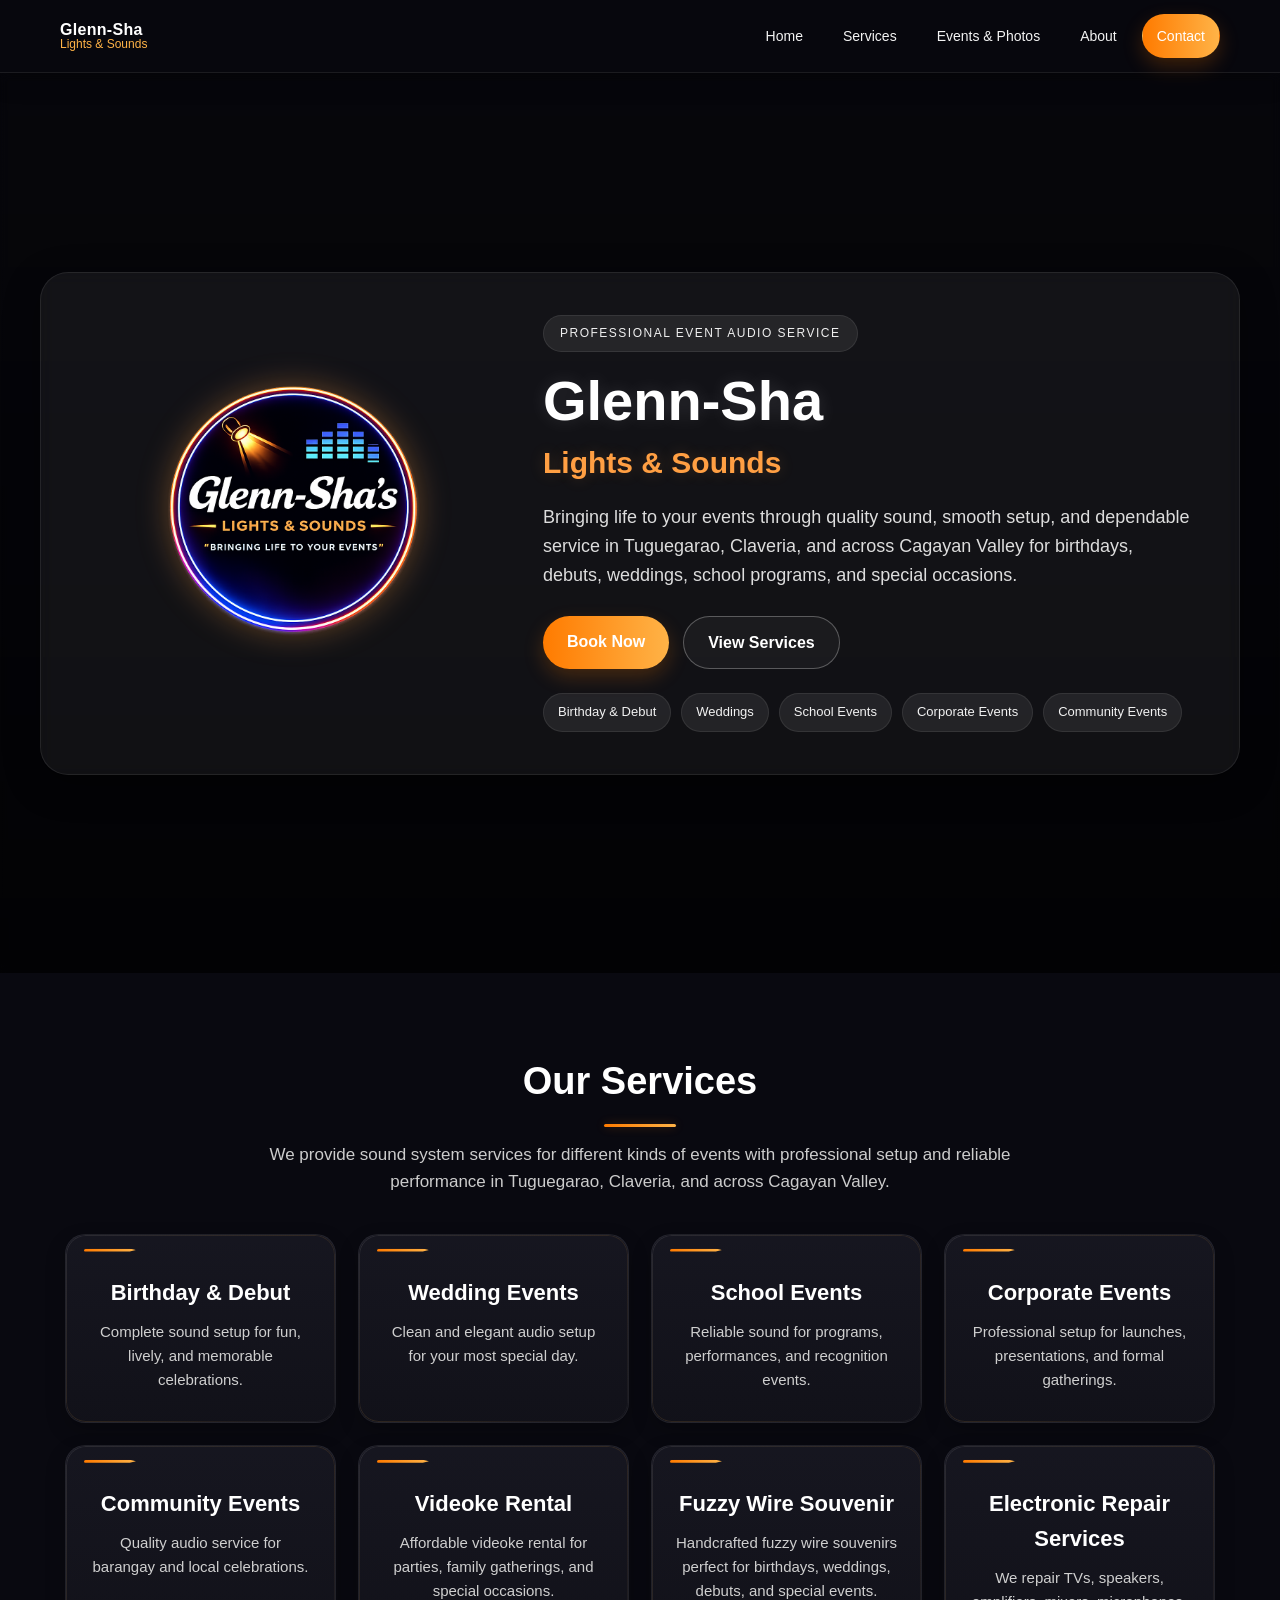
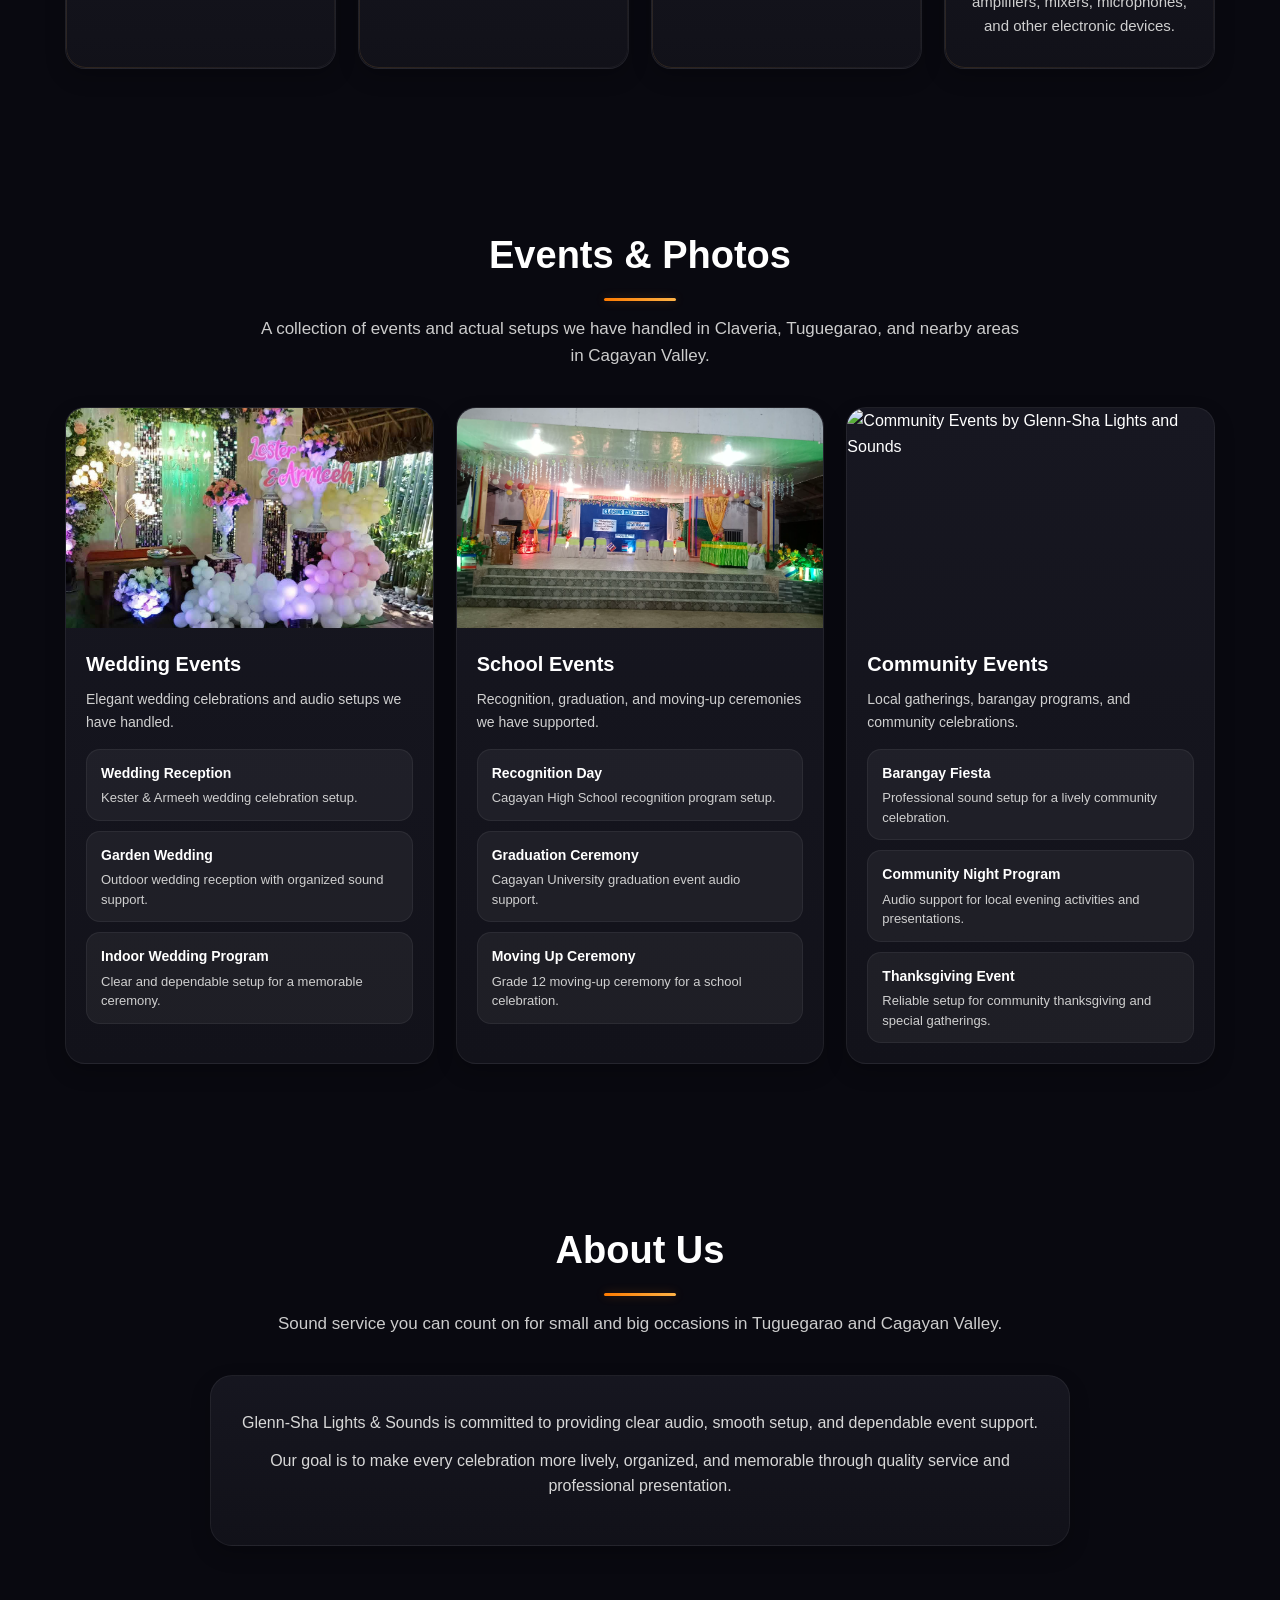
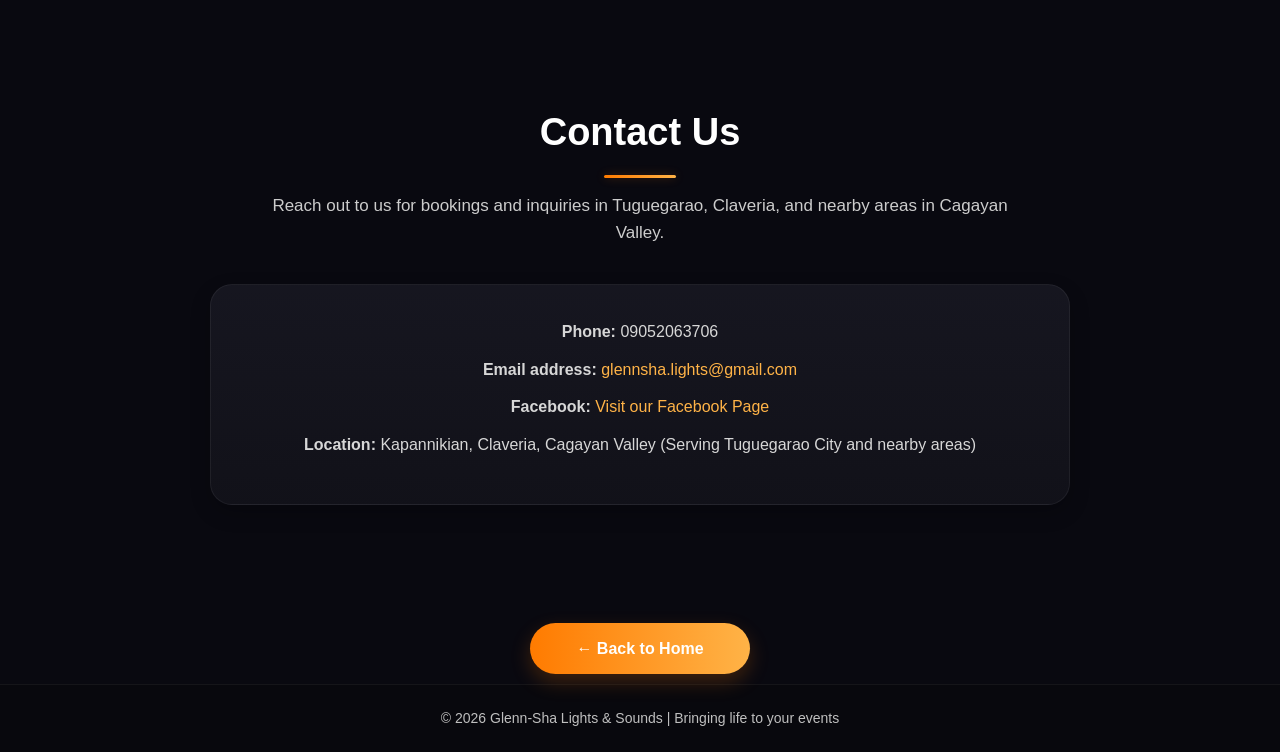
==== index.html @ ee1314a9 "Update index.html" ====
<!DOCTYPE html>
<html lang="en">
<head>
  <meta charset="UTF-8" />
  <meta name="viewport" content="width=device-width, initial-scale=1.0" />

  <title>Glenn-Sha Lights & Sounds | Sound System Rental in Tuguegarao, Claveria & Cagayan Valley</title>

  <meta name="description" content="Glenn-Sha Lights & Sounds offers professional sound system rental, lights and event setup services in Tuguegarao, Claveria, and across Cagayan Valley for weddings, birthdays, school programs, corporate events, and special occasions." />
  <meta name="keywords" content="Glenn-Sha Lights and Sounds, sound system rental Tuguegarao, lights and sounds Cagayan Valley, sound system Claveria Cagayan, event setup Tuguegarao, wedding sound system Cagayan, birthday sound system Tuguegarao, school event audio Cagayan Valley, corporate event sound system Tuguegarao" />
  <meta name="author" content="Glenn-Sha Lights & Sounds" />
  <meta name="robots" content="index, follow" />
  <meta name="theme-color" content="#090910" />

  <!-- Open Graph -->
  <meta property="og:title" content="Glenn-Sha Lights & Sounds" />
  <meta property="og:description" content="Professional sound system rental and event setup services in Tuguegarao, Claveria, and Cagayan Valley." />
  <meta property="og:type" content="website" />
  <meta property="og:image" content="logo1.png" />

  <style>
    * {
      margin: 0;
      padding: 0;
      box-sizing: border-box;
    }

    html {
      scroll-behavior: smooth;
    }

    body {
      font-family: Arial, sans-serif;
      background: #090910;
      color: white;
      line-height: 1.6;
    }

    a {
      text-decoration: none;
      color: inherit;
    }

    img {
      max-width: 100%;
      display: block;
    }

    /* NAVBAR */
    .site-nav {
      position: sticky;
      top: 0;
      z-index: 999;
      width: 100%;
      backdrop-filter: blur(12px);
      -webkit-backdrop-filter: blur(12px);
      background: rgba(8, 8, 13, 0.72);
      border-bottom: 1px solid rgba(255, 255, 255, 0.08);
      box-shadow: 0 8px 24px rgba(0, 0, 0, 0.18);
    }

    .nav-inner {
      max-width: 1200px;
      margin: auto;
      padding: 14px 20px;
      display: flex;
      align-items: center;
      justify-content: space-between;
      gap: 18px;
    }

    .nav-brand {
      display: flex;
      align-items: center;
      min-width: 0;
    }

    .nav-brand-text {
      line-height: 1.1;
    }

    .nav-brand-text strong {
      display: block;
      font-size: 16px;
      color: #fff;
      letter-spacing: 0.3px;
    }

    .nav-brand-text span {
      display: block;
      font-size: 12px;
      color: #ffb347;
    }

    .nav-links {
      display: flex;
      align-items: center;
      gap: 10px;
      flex-wrap: wrap;
      justify-content: flex-end;
    }

    .nav-links a {
      color: #f3f3f3;
      font-size: 14px;
      padding: 10px 14px;
      border-radius: 999px;
      transition: 0.3s ease;
      border: 1px solid transparent;
    }

    .nav-links a:hover {
      background: rgba(255, 255, 255, 0.06);
      border-color: rgba(255, 179, 71, 0.2);
      color: #ffb347;
      transform: translateY(-1px);
    }

    .nav-cta {
      background: linear-gradient(90deg, #ff7b00, #ffb347);
      color: white !important;
      box-shadow: 0 8px 20px rgba(255, 123, 0, 0.22);
    }

    .nav-cta:hover {
      color: white !important;
      transform: translateY(-2px);
      box-shadow: 0 10px 24px rgba(255, 123, 0, 0.32);
    }

    /* HERO */
    .hero-section {
      position: relative;
      min-height: 100vh;
      display: flex;
      align-items: center;
      justify-content: center;
      padding: 40px 20px;
      overflow: hidden;
      background:
        linear-gradient(rgba(7, 7, 12, 0.55), rgba(7, 7, 12, 0.82)),
        url('https://images.unsplash.com/photo-1493225457124-a3eb161ffa5f?auto=format&fit=crop&w=1600&q=80') center/cover no-repeat;
    }

    .hero-section::before {
      content: "";
      position: absolute;
      inset: 0;
      backdrop-filter: blur(4px);
      -webkit-backdrop-filter: blur(4px);
      pointer-events: none;
      background: linear-gradient(
        to bottom,
        rgba(0, 0, 0, 0.18),
        rgba(0, 0, 0, 0.35),
        rgba(0, 0, 0, 0.62)
      );
    }

    .hero-box {
      position: relative;
      z-index: 2;
      width: 100%;
      max-width: 1200px;
      display: grid;
      grid-template-columns: 420px 1fr;
      gap: 40px;
      align-items: center;
      background: rgba(255, 255, 255, 0.06);
      border: 1px solid rgba(255, 255, 255, 0.08);
      border-radius: 28px;
      padding: 42px;
      box-shadow: 0 10px 35px rgba(0, 0, 0, 0.35);
      backdrop-filter: blur(8px);
      -webkit-backdrop-filter: blur(8px);
    }

    .hero-left {
      display: flex;
      align-items: center;
      justify-content: center;
    }

    .hero-logo {
      width: 100%;
      max-width: 360px;
      height: auto;
      object-fit: contain;
      filter: drop-shadow(0 0 16px rgba(255, 159, 67, 0.35));
      animation: logoFloat 3.2s ease-in-out infinite;
    }

    .hero-right {
      text-align: left;
    }

    .hero-label {
      display: inline-block;
      font-size: 12px;
      text-transform: uppercase;
      letter-spacing: 1.5px;
      padding: 8px 16px;
      border-radius: 999px;
      background: rgba(255, 255, 255, 0.08);
      color: #f0f0f0;
      margin-bottom: 18px;
      border: 1px solid rgba(255, 255, 255, 0.08);
    }

    .hero-right h1 {
      font-size: 56px;
      line-height: 1.1;
      margin-bottom: 8px;
      color: #ffffff;
      text-shadow: 0 0 18px rgba(255, 255, 255, 0.12);
    }

    .hero-right h2 {
      font-size: 30px;
      color: #ff9f43;
      margin-bottom: 16px;
      font-weight: 700;
      text-shadow: 0 0 16px rgba(255, 159, 67, 0.2);
    }

    .hero-text {
      max-width: 680px;
      color: #dddddd;
      font-size: 18px;
      margin-bottom: 26px;
    }

    .hero-buttons {
      display: flex;
      gap: 14px;
      flex-wrap: wrap;
      margin-bottom: 24px;
    }

    .btn {
      position: relative;
      z-index: 5;
      cursor: pointer;
      padding: 13px 24px;
      border-radius: 999px;
      font-weight: bold;
      transition: all 0.3s ease;
      display: inline-block;
      text-align: center;
    }

    .btn-primary {
      background: linear-gradient(90deg, #ff7b00, #ffb347);
      color: white;
      box-shadow: 0 8px 20px rgba(255, 123, 0, 0.22);
    }

    .btn-primary:hover {
      transform: translateY(-3px) scale(1.02);
      box-shadow: 0 12px 26px rgba(255, 123, 0, 0.34);
    }

    .btn-secondary {
      border: 1px solid rgba(255, 255, 255, 0.28);
      color: white;
      background: rgba(255, 255, 255, 0.04);
    }

    .btn-secondary:hover {
      transform: translateY(-3px);
      background: rgba(255, 255, 255, 0.10);
      border-color: rgba(255, 179, 71, 0.25);
    }

    .hero-tags {
      display: flex;
      gap: 10px;
      flex-wrap: wrap;
    }

    .hero-tags span {
      padding: 8px 14px;
      font-size: 13px;
      border-radius: 999px;
      background: rgba(255, 255, 255, 0.08);
      border: 1px solid rgba(255, 255, 255, 0.08);
      color: #f2f2f2;
      transition: 0.3s ease;
    }

    .hero-tags span:hover {
      border-color: rgba(255, 179, 71, 0.22);
      color: #ffcf8d;
      transform: translateY(-2px);
    }

    /* GENERAL SECTIONS */
    section {
      padding: 78px 20px;
    }

    .container {
      max-width: 1150px;
      margin: auto;
    }

    .section-title {
      text-align: center;
      font-size: 38px;
      margin-bottom: 14px;
      position: relative;
    }

    .section-title::after {
      content: "";
      display: block;
      width: 72px;
      height: 3px;
      margin: 12px auto 0;
      border-radius: 999px;
      background: linear-gradient(90deg, #ff7b00, #ffb347);
      box-shadow: 0 0 10px rgba(255, 123, 0, 0.28);
    }

    .section-subtitle {
      text-align: center;
      max-width: 760px;
      margin: 0 auto 38px;
      color: #cccccc;
      font-size: 17px;
    }

    /* SERVICES */
    .services-grid {
      display: grid;
      grid-template-columns: repeat(auto-fit, minmax(230px, 1fr));
      gap: 22px;
    }

    .services-grid > a {
      display: block;
    }

    .service-card {
      position: relative;
      overflow: hidden;
      background: linear-gradient(180deg, rgba(23, 23, 33, 0.96), rgba(18, 18, 26, 0.96));
      border: 1px solid rgba(255, 255, 255, 0.06);
      border-radius: 20px;
      padding: 30px 24px;
      text-align: center;
      box-shadow: 0 8px 20px rgba(0, 0, 0, 0.22);
      transition: all 0.35s ease;
      backdrop-filter: blur(8px);
      -webkit-backdrop-filter: blur(8px);
      height: 100%;
    }

    .service-card::before {
      content: "";
      position: absolute;
      inset: 0;
      padding: 1px;
      border-radius: 20px;
      background: linear-gradient(
        135deg,
        rgba(255, 255, 255, 0.16),
        rgba(255, 179, 71, 0.22),
        rgba(255, 255, 255, 0.06)
      );
      -webkit-mask: linear-gradient(#fff 0 0) content-box, linear-gradient(#fff 0 0);
      -webkit-mask-composite: xor;
              mask-composite: exclude;
      pointer-events: none;
      opacity: 0.55;
      transition: opacity 0.35s ease;
    }

    .service-card::after {
      content: "";
      position: absolute;
      top: -120%;
      left: -40%;
      width: 55%;
      height: 260%;
      background: linear-gradient(
        120deg,
        rgba(255, 255, 255, 0) 0%,
        rgba(255, 255, 255, 0.06) 35%,
        rgba(255, 255, 255, 0.18) 50%,
        rgba(255, 255, 255, 0.06) 65%,
        rgba(255, 255, 255, 0) 100%
      );
      transform: rotate(18deg) translateX(-220%);
      transition: transform 0.9s ease;
      pointer-events: none;
    }

    .service-card .top-line {
      position: absolute;
      top: 14px;
      left: 18px;
      width: 52px;
      height: 3px;
      background: linear-gradient(90deg, #ff7b00, #ffb347);
      clip-path: polygon(0 0, 88% 0, 100% 50%, 88% 100%, 0 100%);
      border-radius: 999px;
      box-shadow:
        0 0 8px rgba(255, 123, 0, 0.45),
        0 0 16px rgba(255, 123, 0, 0.20);
      z-index: 1;
      transition: 0.35s ease;
    }

    .service-card:hover {
      transform: translateY(-8px) scale(1.015);
      box-shadow:
        0 14px 30px rgba(0, 0, 0, 0.30),
        0 0 16px rgba(255, 179, 71, 0.12);
      border-color: rgba(255, 179, 71, 0.16);
    }

    .service-card:hover::before {
      opacity: 1;
    }

    .service-card:hover::after {
      transform: rotate(18deg) translateX(340%);
    }

    .service-card:hover .top-line {
      width: 78px;
    }

    .service-card h3,
    .service-card p {
      position: relative;
      z-index: 1;
    }

    .service-card h3 {
      font-size: 22px;
      margin-bottom: 10px;
      color: #ffffff;
      padding-top: 10px;
    }

    .service-card p {
      color: #cfcfcf;
      font-size: 15px;
    }

    /* PORTFOLIO */
    .portfolio-grid {
      display: grid;
      grid-template-columns: repeat(auto-fit, minmax(280px, 1fr));
      gap: 22px;
    }

    .portfolio-card {
      position: relative;
      background: linear-gradient(180deg, #171721, #12121a);
      border: 1px solid rgba(255, 255, 255, 0.06);
      border-radius: 20px;
      overflow: hidden;
      box-shadow: 0 8px 20px rgba(0, 0, 0, 0.22);
      transition: 0.35s ease;
      height: 100%;
    }

    .portfolio-card:hover {
      transform: translateY(-6px);
      border-color: rgba(255, 179, 71, 0.18);
      box-shadow: 0 14px 28px rgba(0, 0, 0, 0.26);
    }

    .portfolio-card img {
      width: 100%;
      height: 220px;
      object-fit: cover;
      display: block;
      transition: transform 0.5s ease;
    }

    .portfolio-card:hover img {
      transform: scale(1.05);
    }

    .portfolio-content {
      padding: 20px;
      text-align: left;
    }

    .portfolio-content h3 {
      font-size: 20px;
      margin-bottom: 8px;
      color: #ffffff;
    }

    .portfolio-content p {
      font-size: 14px;
      color: #d0d0d0;
    }

    .inner-event-list {
      display: grid;
      gap: 10px;
      margin-top: 16px;
    }

    .inner-event-item {
      background: rgba(255, 255, 255, 0.05);
      border: 1px solid rgba(255, 255, 255, 0.06);
      border-radius: 14px;
      padding: 12px 14px;
      transition: 0.3s ease;
    }

    .inner-event-item:hover {
      background: rgba(255, 255, 255, 0.08);
      border-color: rgba(255, 179, 71, 0.16);
    }

    .inner-event-item strong {
      display: block;
      font-size: 14px;
      color: #ffffff;
      margin-bottom: 4px;
    }

    .inner-event-item span {
      display: block;
      font-size: 13px;
      color: #cfcfcf;
      line-height: 1.5;
    }

    /* ABOUT + CONTACT */
    .info-box {
      max-width: 860px;
      margin: auto;
      background: linear-gradient(180deg, rgba(23, 23, 33, 0.96), rgba(18, 18, 26, 0.96));
      border: 1px solid rgba(255, 255, 255, 0.06);
      border-radius: 22px;
      padding: 34px 26px;
      text-align: center;
      box-shadow: 0 8px 20px rgba(0, 0, 0, 0.22);
      transition: 0.35s ease;
      backdrop-filter: blur(8px);
      -webkit-backdrop-filter: blur(8px);
    }

    .info-box:hover {
      transform: translateY(-4px);
      border-color: rgba(255, 179, 71, 0.14);
      box-shadow: 0 12px 26px rgba(0, 0, 0, 0.24);
    }

    .info-box p {
      color: #d7d7d7;
      margin-bottom: 12px;
      font-size: 16px;
    }

    .contact-lines p {
      margin-bottom: 12px;
    }

    .contact-lines a {
      color: #ffb347;
    }

    .contact-lines a:hover {
      color: #ffd49a;
    }

    /* BACK HOME */
    .back-home-wrapper {
      width: 100%;
      display: flex;
      justify-content: center;
      align-items: center;
      margin: 40px 0 10px;
    }

    .back-home-btn {
      width: auto !important;
      min-width: 220px;
      padding: 13px 24px;
      border-radius: 999px;
      text-align: center;
      background: linear-gradient(90deg, #ff7b00, #ffb347);
      color: white;
      box-shadow: 0 8px 20px rgba(255, 123, 0, 0.22);
      display: inline-block;
      font-weight: bold;
      transition: 0.3s ease;
    }

    .back-home-btn:hover {
      transform: translateY(-3px);
      box-shadow: 0 12px 26px rgba(255, 123, 0, 0.32);
    }

    /* FOOTER */
    footer {
      padding: 22px 15px;
      text-align: center;
      background: #08080d;
      color: #bfbfbf;
      font-size: 14px;
      border-top: 1px solid rgba(255, 255, 255, 0.05);
    }

    /* TABLET */
    @media (max-width: 992px) {
      .nav-inner {
        flex-direction: column;
        align-items: stretch;
      }

      .nav-brand {
        justify-content: center;
      }

      .nav-links {
        justify-content: center;
      }

      .hero-box {
        grid-template-columns: 1fr;
        text-align: center;
        padding: 34px 22px;
      }

      .hero-right {
        text-align: center;
      }

      .hero-logo {
        max-width: 300px;
      }

      .hero-right h1 {
        font-size: 42px;
      }

      .hero-right h2 {
        font-size: 26px;
      }

      .hero-text {
        font-size: 16px;
        margin-left: auto;
        margin-right: auto;
      }

      .hero-buttons,
      .hero-tags {
        justify-content: center;
      }
    }

    /* MOBILE */
    @media (max-width: 768px) {
      .site-nav {
        position: sticky;
      }

      .nav-inner {
        padding: 12px 14px;
      }

      .nav-links {
        gap: 8px;
      }

      .nav-links a {
        font-size: 13px;
        padding: 9px 12px;
      }

      .hero-section {
        padding: 24px 14px;
      }

      .hero-box {
        padding: 26px 16px;
        gap: 24px;
        border-radius: 22px;
      }

      .hero-logo {
        max-width: 240px;
      }

      .hero-right h1 {
        font-size: 34px;
      }

      .hero-right h2 {
        font-size: 22px;
      }

      .hero-text {
        font-size: 14px;
      }

      .hero-buttons {
        flex-direction: column;
      }

      .hero-buttons .btn {
        width: 100%;
        text-align: center;
      }

      .section-title {
        font-size: 30px;
      }

      .section-subtitle {
        font-size: 15px;
      }

      .portfolio-card img {
        height: 200px;
      }

      .back-home-btn {
        width: auto !important;
        min-width: 220px;
      }
    }

    @keyframes logoFloat {
      0%, 100% {
        transform: translateY(0);
      }
      50% {
        transform: translateY(-8px);
      }
    }
  </style>
</head>
<body>

  <nav class="site-nav">
    <div class="nav-inner">
      <a href="#home" class="nav-brand">
        <div class="nav-brand-text">
          <strong>Glenn-Sha</strong>
          <span>Lights & Sounds</span>
        </div>
      </a>

      <div class="nav-links">
        <a href="#home">Home</a>
        <a href="#services">Services</a>
        <a href="#portfolio">Events & Photos</a>
        <a href="#about">About</a>
        <a href="#contact" class="nav-cta">Contact</a>
      </div>
    </div>
  </nav>

  <header id="home" class="hero-section">
    <div class="hero-box">
      <div class="hero-left">
        <img src="logo1.png" alt="Glen-Sha Lights & Sounds Logo" class="hero-logo">
      </div>

      <div class="hero-right">
        <p class="hero-label">Professional Event Audio Service</p>

        <h1>Glenn-Sha</h1>
        <h2>Lights & Sounds</h2>

        <p class="hero-text">
          Bringing life to your events through quality sound, smooth setup,
          and dependable service in Tuguegarao, Claveria, and across Cagayan Valley
          for birthdays, debuts, weddings, school programs, and special occasions.
        </p>

        <div class="hero-buttons">
          <a href="#contact" class="btn btn-primary">Book Now</a>
          <a href="#services" class="btn btn-secondary">View Services</a>
        </div>

        <div class="hero-tags">
          <span>Birthday & Debut</span>
          <span>Weddings</span>
          <span>School Events</span>
          <span>Corporate Events</span>
          <span>Community Events</span>
        </div>
      </div>
    </div>
  </header>

  <section id="services">
    <div class="container">
      <h2 class="section-title">Our Services</h2>
      <p class="section-subtitle">
        We provide sound system services for different kinds of events with
        professional setup and reliable performance in Tuguegarao, Claveria,
        and across Cagayan Valley.
      </p>

      <div class="services-grid">
        <a href="birthday-sound-system.html">
          <div class="service-card">
            <div class="top-line"></div>
            <h3>Birthday & Debut</h3>
            <p>Complete sound setup for fun, lively, and memorable celebrations.</p>
          </div>
        </a>

        <a href="wedding-sound-system.html">
          <div class="service-card">
            <div class="top-line"></div>
            <h3>Wedding Events</h3>
            <p>Clean and elegant audio setup for your most special day.</p>
          </div>
        </a>

        <a href="school-event-sound.html">
          <div class="service-card">
            <div class="top-line"></div>
            <h3>School Events</h3>
            <p>Reliable sound for programs, performances, and recognition events.</p>
          </div>
        </a>

        <a href="corporate-event-sound.html">
          <div class="service-card">
            <div class="top-line"></div>
            <h3>Corporate Events</h3>
            <p>Professional setup for launches, presentations, and formal gatherings.</p>
          </div>
        </a>

        <a href="community-event-sound.html">
          <div class="service-card">
            <div class="top-line"></div>
            <h3>Community Events</h3>
            <p>Quality audio service for barangay and local celebrations.</p>
          </div>
        </a>

        <div class="service-card">
          <div class="top-line"></div>
          <h3>Videoke Rental</h3>
          <p>Affordable videoke rental for parties, family gatherings, and special occasions.</p>
        </div>

        <div class="service-card">
          <div class="top-line"></div>
          <h3>Fuzzy Wire Souvenir</h3>
          <p>Handcrafted fuzzy wire souvenirs perfect for birthdays, weddings, debuts, and special events.</p>
        </div>

        <div class="service-card">
          <div class="top-line"></div>
          <h3>Electronic Repair Services</h3>
          <p>We repair TVs, speakers, amplifiers, mixers, microphones, and other electronic devices.</p>
        </div>
      </div>
    </div>
  </section>

  <section id="portfolio">
    <div class="container">
      <h2 class="section-title">Events & Photos</h2>
      <p class="section-subtitle">
        A collection of events and actual setups we have handled in Claveria,
        Tuguegarao, and nearby areas in Cagayan Valley.
      </p>

      <div class="portfolio-grid">
        <div class="portfolio-card">
          <img src="event2.jpg" alt="Wedding Events by Glenn-Sha Lights and Sounds">
          <div class="portfolio-content">
            <h3>Wedding Events</h3>
            <p>Elegant wedding celebrations and audio setups we have handled.</p>

            <div class="inner-event-list">
              <div class="inner-event-item">
                <strong>Wedding Reception</strong>
                <span>Kester & Armeeh wedding celebration setup.</span>
              </div>
              <div class="inner-event-item">
                <strong>Garden Wedding</strong>
                <span>Outdoor wedding reception with organized sound support.</span>
              </div>
              <div class="inner-event-item">
                <strong>Indoor Wedding Program</strong>
                <span>Clear and dependable setup for a memorable ceremony.</span>
              </div>
            </div>
          </div>
        </div>

        <div class="portfolio-card">
          <img src="event3.jpg" alt="School Events by Glenn-Sha Lights and Sounds">
          <div class="portfolio-content">
            <h3>School Events</h3>
            <p>Recognition, graduation, and moving-up ceremonies we have supported.</p>

            <div class="inner-event-list">
              <div class="inner-event-item">
                <strong>Recognition Day</strong>
                <span>Cagayan High School recognition program setup.</span>
              </div>
              <div class="inner-event-item">
                <strong>Graduation Ceremony</strong>
                <span>Cagayan University graduation event audio support.</span>
              </div>
              <div class="inner-event-item">
                <strong>Moving Up Ceremony</strong>
                <span>Grade 12 moving-up ceremony for a school celebration.</span>
              </div>
            </div>
          </div>
        </div>

        <div class="portfolio-card">
          <img src="event4.jpg" alt="Community Events by Glenn-Sha Lights and Sounds">
          <div class="portfolio-content">
            <h3>Community Events</h3>
            <p>Local gatherings, barangay programs, and community celebrations.</p>

            <div class="inner-event-list">
              <div class="inner-event-item">
                <strong>Barangay Fiesta</strong>
                <span>Professional sound setup for a lively community celebration.</span>
              </div>
              <div class="inner-event-item">
                <strong>Community Night Program</strong>
                <span>Audio support for local evening activities and presentations.</span>
              </div>
              <div class="inner-event-item">
                <strong>Thanksgiving Event</strong>
                <span>Reliable setup for community thanksgiving and special gatherings.</span>
              </div>
            </div>
          </div>
        </div>
      </div>
    </div>
  </section>

  <section id="about">
    <div class="container">
      <h2 class="section-title">About Us</h2>
      <p class="section-subtitle">
        Sound service you can count on for small and big occasions in Tuguegarao and Cagayan Valley.
      </p>

      <div class="info-box">
        <p>
          Glenn-Sha Lights & Sounds is committed to providing clear audio,
          smooth setup, and dependable event support.
        </p>
        <p>
          Our goal is to make every celebration more lively, organized,
          and memorable through quality service and professional presentation.
        </p>
      </div>
    </div>
  </section>

  <section id="contact">
    <div class="container">
      <h2 class="section-title">Contact Us</h2>
      <p class="section-subtitle">
        Reach out to us for bookings and inquiries in Tuguegarao, Claveria, and nearby areas in Cagayan Valley.
      </p>

      <div class="info-box contact-lines">
        <p><strong>Phone:</strong> 09052063706</p>
        <p><strong>Email address:</strong> <a href="mailto:glennsha.lights@gmail.com">glennsha.lights@gmail.com</a></p>
        <p><strong>Facebook:</strong> <a href="https://www.facebook.com/share/1AFpgwCBfH/" target="_blank">Visit our Facebook Page</a></p>
        <p><strong>Location:</strong> Kapannikian, Claveria, Cagayan Valley (Serving Tuguegarao City and nearby areas)</p>
      </div>
    </div>
  </section>

  <div class="back-home-wrapper">
    <a href="#home" class="back-home-btn">← Back to Home</a>
  </div>

  <footer>
    © 2026 Glenn-Sha Lights & Sounds | Bringing life to your events
  </footer>

</body>
</html>
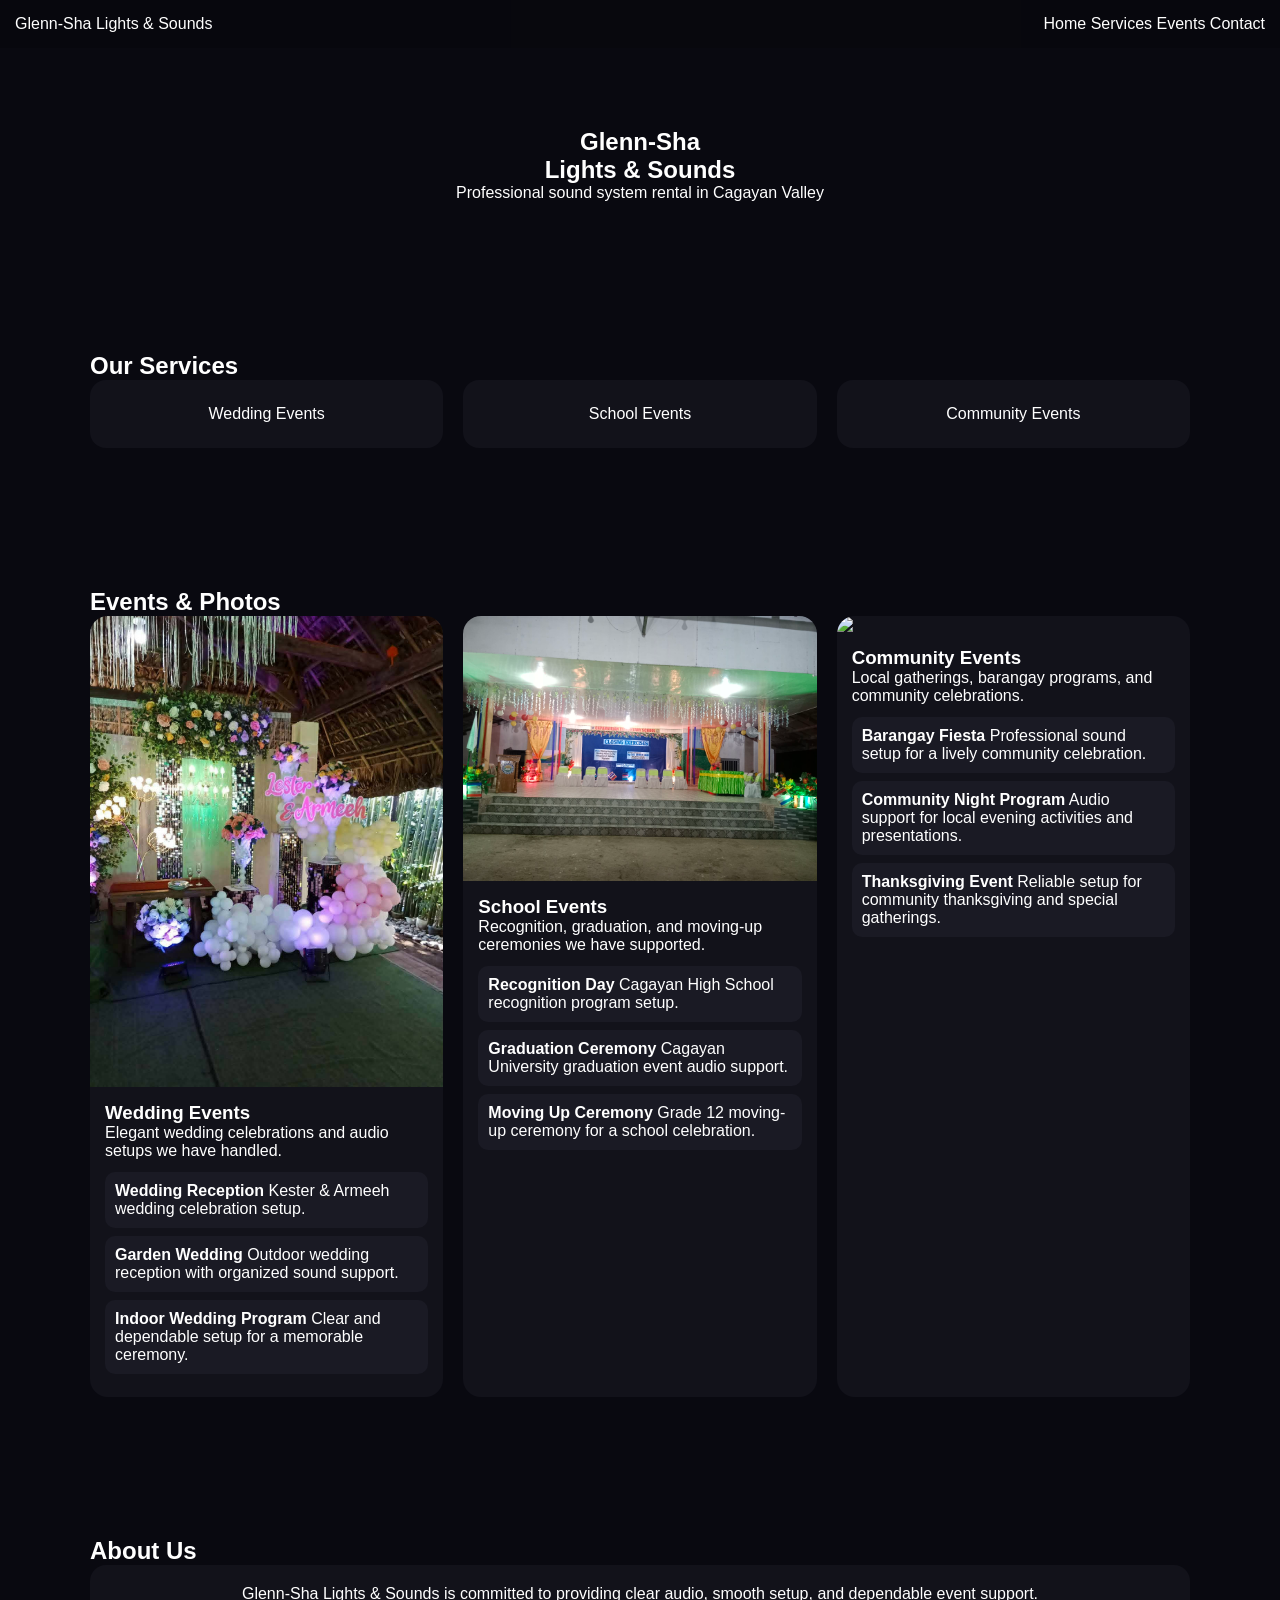
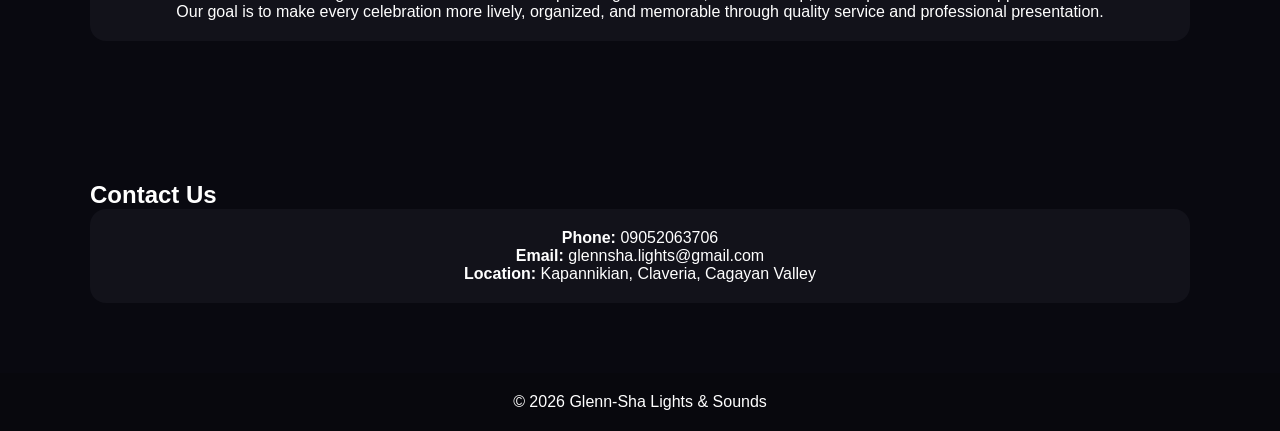
==== commit b24ec049: "Update index.html" ====
--- a/index.html
+++ b/index.html
@@ -1,998 +1,251 @@
 <!DOCTYPE html>
 <html lang="en">
 <head>
-  <meta charset="UTF-8" />
-  <meta name="viewport" content="width=device-width, initial-scale=1.0" />
-
-  <title>Glenn-Sha Lights & Sounds | Sound System Rental in Tuguegarao, Claveria & Cagayan Valley</title>
-
-  <meta name="description" content="Glenn-Sha Lights & Sounds offers professional sound system rental, lights and event setup services in Tuguegarao, Claveria, and across Cagayan Valley for weddings, birthdays, school programs, corporate events, and special occasions." />
-  <meta name="keywords" content="Glenn-Sha Lights and Sounds, sound system rental Tuguegarao, lights and sounds Cagayan Valley, sound system Claveria Cagayan, event setup Tuguegarao, wedding sound system Cagayan, birthday sound system Tuguegarao, school event audio Cagayan Valley, corporate event sound system Tuguegarao" />
-  <meta name="author" content="Glenn-Sha Lights & Sounds" />
-  <meta name="robots" content="index, follow" />
-  <meta name="theme-color" content="#090910" />
-
-  <!-- Open Graph -->
-  <meta property="og:title" content="Glenn-Sha Lights & Sounds" />
-  <meta property="og:description" content="Professional sound system rental and event setup services in Tuguegarao, Claveria, and Cagayan Valley." />
-  <meta property="og:type" content="website" />
-  <meta property="og:image" content="logo1.png" />
-
-  <style>
-    * {
-      margin: 0;
-      padding: 0;
-      box-sizing: border-box;
-    }
-
-    html {
-      scroll-behavior: smooth;
-    }
-
-    body {
-      font-family: Arial, sans-serif;
-      background: #090910;
-      color: white;
-      line-height: 1.6;
-    }
-
-    a {
-      text-decoration: none;
-      color: inherit;
-    }
-
-    img {
-      max-width: 100%;
-      display: block;
-    }
-
-    /* NAVBAR */
-    .site-nav {
-      position: sticky;
-      top: 0;
-      z-index: 999;
-      width: 100%;
-      backdrop-filter: blur(12px);
-      -webkit-backdrop-filter: blur(12px);
-      background: rgba(8, 8, 13, 0.72);
-      border-bottom: 1px solid rgba(255, 255, 255, 0.08);
-      box-shadow: 0 8px 24px rgba(0, 0, 0, 0.18);
-    }
-
-    .nav-inner {
-      max-width: 1200px;
-      margin: auto;
-      padding: 14px 20px;
-      display: flex;
-      align-items: center;
-      justify-content: space-between;
-      gap: 18px;
-    }
-
-    .nav-brand {
-      display: flex;
-      align-items: center;
-      min-width: 0;
-    }
-
-    .nav-brand-text {
-      line-height: 1.1;
-    }
-
-    .nav-brand-text strong {
-      display: block;
-      font-size: 16px;
-      color: #fff;
-      letter-spacing: 0.3px;
-    }
-
-    .nav-brand-text span {
-      display: block;
-      font-size: 12px;
-      color: #ffb347;
-    }
-
-    .nav-links {
-      display: flex;
-      align-items: center;
-      gap: 10px;
-      flex-wrap: wrap;
-      justify-content: flex-end;
-    }
-
-    .nav-links a {
-      color: #f3f3f3;
-      font-size: 14px;
-      padding: 10px 14px;
-      border-radius: 999px;
-      transition: 0.3s ease;
-      border: 1px solid transparent;
-    }
-
-    .nav-links a:hover {
-      background: rgba(255, 255, 255, 0.06);
-      border-color: rgba(255, 179, 71, 0.2);
-      color: #ffb347;
-      transform: translateY(-1px);
-    }
-
-    .nav-cta {
-      background: linear-gradient(90deg, #ff7b00, #ffb347);
-      color: white !important;
-      box-shadow: 0 8px 20px rgba(255, 123, 0, 0.22);
-    }
-
-    .nav-cta:hover {
-      color: white !important;
-      transform: translateY(-2px);
-      box-shadow: 0 10px 24px rgba(255, 123, 0, 0.32);
-    }
-
-    /* HERO */
-    .hero-section {
-      position: relative;
-      min-height: 100vh;
-      display: flex;
-      align-items: center;
-      justify-content: center;
-      padding: 40px 20px;
-      overflow: hidden;
-      background:
-        linear-gradient(rgba(7, 7, 12, 0.55), rgba(7, 7, 12, 0.82)),
-        url('https://images.unsplash.com/photo-1493225457124-a3eb161ffa5f?auto=format&fit=crop&w=1600&q=80') center/cover no-repeat;
-    }
-
-    .hero-section::before {
-      content: "";
-      position: absolute;
-      inset: 0;
-      backdrop-filter: blur(4px);
-      -webkit-backdrop-filter: blur(4px);
-      pointer-events: none;
-      background: linear-gradient(
-        to bottom,
-        rgba(0, 0, 0, 0.18),
-        rgba(0, 0, 0, 0.35),
-        rgba(0, 0, 0, 0.62)
-      );
-    }
-
-    .hero-box {
-      position: relative;
-      z-index: 2;
-      width: 100%;
-      max-width: 1200px;
-      display: grid;
-      grid-template-columns: 420px 1fr;
-      gap: 40px;
-      align-items: center;
-      background: rgba(255, 255, 255, 0.06);
-      border: 1px solid rgba(255, 255, 255, 0.08);
-      border-radius: 28px;
-      padding: 42px;
-      box-shadow: 0 10px 35px rgba(0, 0, 0, 0.35);
-      backdrop-filter: blur(8px);
-      -webkit-backdrop-filter: blur(8px);
-    }
-
-    .hero-left {
-      display: flex;
-      align-items: center;
-      justify-content: center;
-    }
-
-    .hero-logo {
-      width: 100%;
-      max-width: 360px;
-      height: auto;
-      object-fit: contain;
-      filter: drop-shadow(0 0 16px rgba(255, 159, 67, 0.35));
-      animation: logoFloat 3.2s ease-in-out infinite;
-    }
-
-    .hero-right {
-      text-align: left;
-    }
-
-    .hero-label {
-      display: inline-block;
-      font-size: 12px;
-      text-transform: uppercase;
-      letter-spacing: 1.5px;
-      padding: 8px 16px;
-      border-radius: 999px;
-      background: rgba(255, 255, 255, 0.08);
-      color: #f0f0f0;
-      margin-bottom: 18px;
-      border: 1px solid rgba(255, 255, 255, 0.08);
-    }
-
-    .hero-right h1 {
-      font-size: 56px;
-      line-height: 1.1;
-      margin-bottom: 8px;
-      color: #ffffff;
-      text-shadow: 0 0 18px rgba(255, 255, 255, 0.12);
-    }
-
-    .hero-right h2 {
-      font-size: 30px;
-      color: #ff9f43;
-      margin-bottom: 16px;
-      font-weight: 700;
-      text-shadow: 0 0 16px rgba(255, 159, 67, 0.2);
-    }
-
-    .hero-text {
-      max-width: 680px;
-      color: #dddddd;
-      font-size: 18px;
-      margin-bottom: 26px;
-    }
-
-    .hero-buttons {
-      display: flex;
-      gap: 14px;
-      flex-wrap: wrap;
-      margin-bottom: 24px;
-    }
-
-    .btn {
-      position: relative;
-      z-index: 5;
-      cursor: pointer;
-      padding: 13px 24px;
-      border-radius: 999px;
-      font-weight: bold;
-      transition: all 0.3s ease;
-      display: inline-block;
-      text-align: center;
-    }
-
-    .btn-primary {
-      background: linear-gradient(90deg, #ff7b00, #ffb347);
-      color: white;
-      box-shadow: 0 8px 20px rgba(255, 123, 0, 0.22);
-    }
-
-    .btn-primary:hover {
-      transform: translateY(-3px) scale(1.02);
-      box-shadow: 0 12px 26px rgba(255, 123, 0, 0.34);
-    }
-
-    .btn-secondary {
-      border: 1px solid rgba(255, 255, 255, 0.28);
-      color: white;
-      background: rgba(255, 255, 255, 0.04);
-    }
-
-    .btn-secondary:hover {
-      transform: translateY(-3px);
-      background: rgba(255, 255, 255, 0.10);
-      border-color: rgba(255, 179, 71, 0.25);
-    }
-
-    .hero-tags {
-      display: flex;
-      gap: 10px;
-      flex-wrap: wrap;
-    }
-
-    .hero-tags span {
-      padding: 8px 14px;
-      font-size: 13px;
-      border-radius: 999px;
-      background: rgba(255, 255, 255, 0.08);
-      border: 1px solid rgba(255, 255, 255, 0.08);
-      color: #f2f2f2;
-      transition: 0.3s ease;
-    }
-
-    .hero-tags span:hover {
-      border-color: rgba(255, 179, 71, 0.22);
-      color: #ffcf8d;
-      transform: translateY(-2px);
-    }
-
-    /* GENERAL SECTIONS */
-    section {
-      padding: 78px 20px;
-    }
-
-    .container {
-      max-width: 1150px;
-      margin: auto;
-    }
-
-    .section-title {
-      text-align: center;
-      font-size: 38px;
-      margin-bottom: 14px;
-      position: relative;
-    }
-
-    .section-title::after {
-      content: "";
-      display: block;
-      width: 72px;
-      height: 3px;
-      margin: 12px auto 0;
-      border-radius: 999px;
-      background: linear-gradient(90deg, #ff7b00, #ffb347);
-      box-shadow: 0 0 10px rgba(255, 123, 0, 0.28);
-    }
-
-    .section-subtitle {
-      text-align: center;
-      max-width: 760px;
-      margin: 0 auto 38px;
-      color: #cccccc;
-      font-size: 17px;
-    }
-
-    /* SERVICES */
-    .services-grid {
-      display: grid;
-      grid-template-columns: repeat(auto-fit, minmax(230px, 1fr));
-      gap: 22px;
-    }
-
-    .services-grid > a {
-      display: block;
-    }
-
-    .service-card {
-      position: relative;
-      overflow: hidden;
-      background: linear-gradient(180deg, rgba(23, 23, 33, 0.96), rgba(18, 18, 26, 0.96));
-      border: 1px solid rgba(255, 255, 255, 0.06);
-      border-radius: 20px;
-      padding: 30px 24px;
-      text-align: center;
-      box-shadow: 0 8px 20px rgba(0, 0, 0, 0.22);
-      transition: all 0.35s ease;
-      backdrop-filter: blur(8px);
-      -webkit-backdrop-filter: blur(8px);
-      height: 100%;
-    }
-
-    .service-card::before {
-      content: "";
-      position: absolute;
-      inset: 0;
-      padding: 1px;
-      border-radius: 20px;
-      background: linear-gradient(
-        135deg,
-        rgba(255, 255, 255, 0.16),
-        rgba(255, 179, 71, 0.22),
-        rgba(255, 255, 255, 0.06)
-      );
-      -webkit-mask: linear-gradient(#fff 0 0) content-box, linear-gradient(#fff 0 0);
-      -webkit-mask-composite: xor;
-              mask-composite: exclude;
-      pointer-events: none;
-      opacity: 0.55;
-      transition: opacity 0.35s ease;
-    }
-
-    .service-card::after {
-      content: "";
-      position: absolute;
-      top: -120%;
-      left: -40%;
-      width: 55%;
-      height: 260%;
-      background: linear-gradient(
-        120deg,
-        rgba(255, 255, 255, 0) 0%,
-        rgba(255, 255, 255, 0.06) 35%,
-        rgba(255, 255, 255, 0.18) 50%,
-        rgba(255, 255, 255, 0.06) 65%,
-        rgba(255, 255, 255, 0) 100%
-      );
-      transform: rotate(18deg) translateX(-220%);
-      transition: transform 0.9s ease;
-      pointer-events: none;
-    }
-
-    .service-card .top-line {
-      position: absolute;
-      top: 14px;
-      left: 18px;
-      width: 52px;
-      height: 3px;
-      background: linear-gradient(90deg, #ff7b00, #ffb347);
-      clip-path: polygon(0 0, 88% 0, 100% 50%, 88% 100%, 0 100%);
-      border-radius: 999px;
-      box-shadow:
-        0 0 8px rgba(255, 123, 0, 0.45),
-        0 0 16px rgba(255, 123, 0, 0.20);
-      z-index: 1;
-      transition: 0.35s ease;
-    }
-
-    .service-card:hover {
-      transform: translateY(-8px) scale(1.015);
-      box-shadow:
-        0 14px 30px rgba(0, 0, 0, 0.30),
-        0 0 16px rgba(255, 179, 71, 0.12);
-      border-color: rgba(255, 179, 71, 0.16);
-    }
-
-    .service-card:hover::before {
-      opacity: 1;
-    }
-
-    .service-card:hover::after {
-      transform: rotate(18deg) translateX(340%);
-    }
-
-    .service-card:hover .top-line {
-      width: 78px;
-    }
-
-    .service-card h3,
-    .service-card p {
-      position: relative;
-      z-index: 1;
-    }
-
-    .service-card h3 {
-      font-size: 22px;
-      margin-bottom: 10px;
-      color: #ffffff;
-      padding-top: 10px;
-    }
-
-    .service-card p {
-      color: #cfcfcf;
-      font-size: 15px;
-    }
-
-    /* PORTFOLIO */
-    .portfolio-grid {
-      display: grid;
-      grid-template-columns: repeat(auto-fit, minmax(280px, 1fr));
-      gap: 22px;
-    }
-
-    .portfolio-card {
-      position: relative;
-      background: linear-gradient(180deg, #171721, #12121a);
-      border: 1px solid rgba(255, 255, 255, 0.06);
-      border-radius: 20px;
-      overflow: hidden;
-      box-shadow: 0 8px 20px rgba(0, 0, 0, 0.22);
-      transition: 0.35s ease;
-      height: 100%;
-    }
-
-    .portfolio-card:hover {
-      transform: translateY(-6px);
-      border-color: rgba(255, 179, 71, 0.18);
-      box-shadow: 0 14px 28px rgba(0, 0, 0, 0.26);
-    }
-
-    .portfolio-card img {
-      width: 100%;
-      height: 220px;
-      object-fit: cover;
-      display: block;
-      transition: transform 0.5s ease;
-    }
-
-    .portfolio-card:hover img {
-      transform: scale(1.05);
-    }
-
-    .portfolio-content {
-      padding: 20px;
-      text-align: left;
-    }
-
-    .portfolio-content h3 {
-      font-size: 20px;
-      margin-bottom: 8px;
-      color: #ffffff;
-    }
-
-    .portfolio-content p {
-      font-size: 14px;
-      color: #d0d0d0;
-    }
-
-    .inner-event-list {
-      display: grid;
-      gap: 10px;
-      margin-top: 16px;
-    }
-
-    .inner-event-item {
-      background: rgba(255, 255, 255, 0.05);
-      border: 1px solid rgba(255, 255, 255, 0.06);
-      border-radius: 14px;
-      padding: 12px 14px;
-      transition: 0.3s ease;
-    }
-
-    .inner-event-item:hover {
-      background: rgba(255, 255, 255, 0.08);
-      border-color: rgba(255, 179, 71, 0.16);
-    }
-
-    .inner-event-item strong {
-      display: block;
-      font-size: 14px;
-      color: #ffffff;
-      margin-bottom: 4px;
-    }
-
-    .inner-event-item span {
-      display: block;
-      font-size: 13px;
-      color: #cfcfcf;
-      line-height: 1.5;
-    }
-
-    /* ABOUT + CONTACT */
-    .info-box {
-      max-width: 860px;
-      margin: auto;
-      background: linear-gradient(180deg, rgba(23, 23, 33, 0.96), rgba(18, 18, 26, 0.96));
-      border: 1px solid rgba(255, 255, 255, 0.06);
-      border-radius: 22px;
-      padding: 34px 26px;
-      text-align: center;
-      box-shadow: 0 8px 20px rgba(0, 0, 0, 0.22);
-      transition: 0.35s ease;
-      backdrop-filter: blur(8px);
-      -webkit-backdrop-filter: blur(8px);
-    }
-
-    .info-box:hover {
-      transform: translateY(-4px);
-      border-color: rgba(255, 179, 71, 0.14);
-      box-shadow: 0 12px 26px rgba(0, 0, 0, 0.24);
-    }
-
-    .info-box p {
-      color: #d7d7d7;
-      margin-bottom: 12px;
-      font-size: 16px;
-    }
-
-    .contact-lines p {
-      margin-bottom: 12px;
-    }
-
-    .contact-lines a {
-      color: #ffb347;
-    }
-
-    .contact-lines a:hover {
-      color: #ffd49a;
-    }
-
-    /* BACK HOME */
-    .back-home-wrapper {
-      width: 100%;
-      display: flex;
-      justify-content: center;
-      align-items: center;
-      margin: 40px 0 10px;
-    }
-
-    .back-home-btn {
-      width: auto !important;
-      min-width: 220px;
-      padding: 13px 24px;
-      border-radius: 999px;
-      text-align: center;
-      background: linear-gradient(90deg, #ff7b00, #ffb347);
-      color: white;
-      box-shadow: 0 8px 20px rgba(255, 123, 0, 0.22);
-      display: inline-block;
-      font-weight: bold;
-      transition: 0.3s ease;
-    }
-
-    .back-home-btn:hover {
-      transform: translateY(-3px);
-      box-shadow: 0 12px 26px rgba(255, 123, 0, 0.32);
-    }
-
-    /* FOOTER */
-    footer {
-      padding: 22px 15px;
-      text-align: center;
-      background: #08080d;
-      color: #bfbfbf;
-      font-size: 14px;
-      border-top: 1px solid rgba(255, 255, 255, 0.05);
-    }
-
-    /* TABLET */
-    @media (max-width: 992px) {
-      .nav-inner {
-        flex-direction: column;
-        align-items: stretch;
-      }
-
-      .nav-brand {
-        justify-content: center;
-      }
-
-      .nav-links {
-        justify-content: center;
-      }
-
-      .hero-box {
-        grid-template-columns: 1fr;
-        text-align: center;
-        padding: 34px 22px;
-      }
-
-      .hero-right {
-        text-align: center;
-      }
-
-      .hero-logo {
-        max-width: 300px;
-      }
-
-      .hero-right h1 {
-        font-size: 42px;
-      }
-
-      .hero-right h2 {
-        font-size: 26px;
-      }
-
-      .hero-text {
-        font-size: 16px;
-        margin-left: auto;
-        margin-right: auto;
-      }
-
-      .hero-buttons,
-      .hero-tags {
-        justify-content: center;
-      }
-    }
-
-    /* MOBILE */
-    @media (max-width: 768px) {
-      .site-nav {
-        position: sticky;
-      }
-
-      .nav-inner {
-        padding: 12px 14px;
-      }
-
-      .nav-links {
-        gap: 8px;
-      }
-
-      .nav-links a {
-        font-size: 13px;
-        padding: 9px 12px;
-      }
-
-      .hero-section {
-        padding: 24px 14px;
-      }
-
-      .hero-box {
-        padding: 26px 16px;
-        gap: 24px;
-        border-radius: 22px;
-      }
-
-      .hero-logo {
-        max-width: 240px;
-      }
-
-      .hero-right h1 {
-        font-size: 34px;
-      }
-
-      .hero-right h2 {
-        font-size: 22px;
-      }
-
-      .hero-text {
-        font-size: 14px;
-      }
-
-      .hero-buttons {
-        flex-direction: column;
-      }
-
-      .hero-buttons .btn {
-        width: 100%;
-        text-align: center;
-      }
-
-      .section-title {
-        font-size: 30px;
-      }
-
-      .section-subtitle {
-        font-size: 15px;
-      }
-
-      .portfolio-card img {
-        height: 200px;
-      }
-
-      .back-home-btn {
-        width: auto !important;
-        min-width: 220px;
-      }
-    }
-
-    @keyframes logoFloat {
-      0%, 100% {
-        transform: translateY(0);
-      }
-      50% {
-        transform: translateY(-8px);
-      }
-    }
-  </style>
+<meta charset="UTF-8" />
+<meta name="viewport" content="width=device-width, initial-scale=1.0" />
+
+<title>Glenn-Sha Lights & Sounds | Sound System Rental in Tuguegarao, Claveria & Cagayan Valley</title>
+
+<meta name="description" content="Glenn-Sha Lights & Sounds offers professional sound system rental, lights and event setup services in Tuguegarao, Claveria, and across Cagayan Valley." />
+
+<style>
+*{margin:0;padding:0;box-sizing:border-box}
+body{font-family:Arial;background:#090910;color:white}
+
+a{text-decoration:none;color:inherit}
+img{width:100%;display:block}
+
+/* NAV */
+.site-nav{
+position:sticky;top:0;z-index:999;
+background:rgba(8,8,13,0.8);
+padding:15px;
+display:flex;
+justify-content:space-between;
+}
+
+/* HERO */
+.hero{padding:80px 20px;text-align:center}
+
+/* SECTIONS */
+section{padding:70px 20px}
+.container{max-width:1100px;margin:auto}
+
+/* SERVICES */
+.services-grid{
+display:grid;
+grid-template-columns:repeat(auto-fit,minmax(220px,1fr));
+gap:20px;
+}
+.service-card{
+background:#12121a;
+padding:25px;
+border-radius:16px;
+text-align:center;
+}
+
+/* EVENTS */
+.portfolio-grid{
+display:grid;
+grid-template-columns:repeat(auto-fit,minmax(280px,1fr));
+gap:20px;
+}
+.portfolio-card{
+background:#12121a;
+border-radius:18px;
+overflow:hidden;
+}
+.portfolio-content{padding:15px}
+
+/* INNER EVENTS */
+.inner-event-list{margin-top:12px}
+.inner-event-item{
+display:block;
+padding:10px;
+margin-bottom:8px;
+background:#1a1a24;
+border-radius:10px;
+}
+.inner-event-item:hover{background:#252533}
+
+/* INFO */
+.info-box{
+background:#12121a;
+padding:20px;
+border-radius:16px;
+text-align:center;
+}
+
+/* FOOTER */
+footer{text-align:center;padding:20px;background:#08080d}
+</style>
 </head>
+
 <body>
 
-  <nav class="site-nav">
-    <div class="nav-inner">
-      <a href="#home" class="nav-brand">
-        <div class="nav-brand-text">
-          <strong>Glenn-Sha</strong>
-          <span>Lights & Sounds</span>
-        </div>
-      </a>
-
-      <div class="nav-links">
-        <a href="#home">Home</a>
-        <a href="#services">Services</a>
-        <a href="#portfolio">Events & Photos</a>
-        <a href="#about">About</a>
-        <a href="#contact" class="nav-cta">Contact</a>
-      </div>
-    </div>
-  </nav>
-
-  <header id="home" class="hero-section">
-    <div class="hero-box">
-      <div class="hero-left">
-        <img src="logo1.png" alt="Glen-Sha Lights & Sounds Logo" class="hero-logo">
-      </div>
-
-      <div class="hero-right">
-        <p class="hero-label">Professional Event Audio Service</p>
-
-        <h1>Glenn-Sha</h1>
-        <h2>Lights & Sounds</h2>
-
-        <p class="hero-text">
-          Bringing life to your events through quality sound, smooth setup,
-          and dependable service in Tuguegarao, Claveria, and across Cagayan Valley
-          for birthdays, debuts, weddings, school programs, and special occasions.
-        </p>
-
-        <div class="hero-buttons">
-          <a href="#contact" class="btn btn-primary">Book Now</a>
-          <a href="#services" class="btn btn-secondary">View Services</a>
-        </div>
-
-        <div class="hero-tags">
-          <span>Birthday & Debut</span>
-          <span>Weddings</span>
-          <span>School Events</span>
-          <span>Corporate Events</span>
-          <span>Community Events</span>
-        </div>
-      </div>
-    </div>
-  </header>
-
-  <section id="services">
-    <div class="container">
-      <h2 class="section-title">Our Services</h2>
-      <p class="section-subtitle">
-        We provide sound system services for different kinds of events with
-        professional setup and reliable performance in Tuguegarao, Claveria,
-        and across Cagayan Valley.
-      </p>
-
-      <div class="services-grid">
-        <a href="birthday-sound-system.html">
-          <div class="service-card">
-            <div class="top-line"></div>
-            <h3>Birthday & Debut</h3>
-            <p>Complete sound setup for fun, lively, and memorable celebrations.</p>
-          </div>
-        </a>
-
-        <a href="wedding-sound-system.html">
-          <div class="service-card">
-            <div class="top-line"></div>
-            <h3>Wedding Events</h3>
-            <p>Clean and elegant audio setup for your most special day.</p>
-          </div>
-        </a>
-
-        <a href="school-event-sound.html">
-          <div class="service-card">
-            <div class="top-line"></div>
-            <h3>School Events</h3>
-            <p>Reliable sound for programs, performances, and recognition events.</p>
-          </div>
-        </a>
-
-        <a href="corporate-event-sound.html">
-          <div class="service-card">
-            <div class="top-line"></div>
-            <h3>Corporate Events</h3>
-            <p>Professional setup for launches, presentations, and formal gatherings.</p>
-          </div>
-        </a>
-
-        <a href="community-event-sound.html">
-          <div class="service-card">
-            <div class="top-line"></div>
-            <h3>Community Events</h3>
-            <p>Quality audio service for barangay and local celebrations.</p>
-          </div>
-        </a>
-
-        <div class="service-card">
-          <div class="top-line"></div>
-          <h3>Videoke Rental</h3>
-          <p>Affordable videoke rental for parties, family gatherings, and special occasions.</p>
-        </div>
-
-        <div class="service-card">
-          <div class="top-line"></div>
-          <h3>Fuzzy Wire Souvenir</h3>
-          <p>Handcrafted fuzzy wire souvenirs perfect for birthdays, weddings, debuts, and special events.</p>
-        </div>
-
-        <div class="service-card">
-          <div class="top-line"></div>
-          <h3>Electronic Repair Services</h3>
-          <p>We repair TVs, speakers, amplifiers, mixers, microphones, and other electronic devices.</p>
-        </div>
-      </div>
-    </div>
-  </section>
-
-  <section id="portfolio">
-    <div class="container">
-      <h2 class="section-title">Events & Photos</h2>
-      <p class="section-subtitle">
-        A collection of events and actual setups we have handled in Claveria,
-        Tuguegarao, and nearby areas in Cagayan Valley.
-      </p>
-
-      <div class="portfolio-grid">
-        <div class="portfolio-card">
-          <img src="event2.jpg" alt="Wedding Events by Glenn-Sha Lights and Sounds">
-          <div class="portfolio-content">
-            <h3>Wedding Events</h3>
-            <p>Elegant wedding celebrations and audio setups we have handled.</p>
-
-            <div class="inner-event-list">
-              <div class="inner-event-item">
-                <strong>Wedding Reception</strong>
-                <span>Kester & Armeeh wedding celebration setup.</span>
-              </div>
-              <div class="inner-event-item">
-                <strong>Garden Wedding</strong>
-                <span>Outdoor wedding reception with organized sound support.</span>
-              </div>
-              <div class="inner-event-item">
-                <strong>Indoor Wedding Program</strong>
-                <span>Clear and dependable setup for a memorable ceremony.</span>
-              </div>
-            </div>
-          </div>
-        </div>
-
-        <div class="portfolio-card">
-          <img src="event3.jpg" alt="School Events by Glenn-Sha Lights and Sounds">
-          <div class="portfolio-content">
-            <h3>School Events</h3>
-            <p>Recognition, graduation, and moving-up ceremonies we have supported.</p>
-
-            <div class="inner-event-list">
-              <div class="inner-event-item">
-                <strong>Recognition Day</strong>
-                <span>Cagayan High School recognition program setup.</span>
-              </div>
-              <div class="inner-event-item">
-                <strong>Graduation Ceremony</strong>
-                <span>Cagayan University graduation event audio support.</span>
-              </div>
-              <div class="inner-event-item">
-                <strong>Moving Up Ceremony</strong>
-                <span>Grade 12 moving-up ceremony for a school celebration.</span>
-              </div>
-            </div>
-          </div>
-        </div>
-
-        <div class="portfolio-card">
-          <img src="event4.jpg" alt="Community Events by Glenn-Sha Lights and Sounds">
-          <div class="portfolio-content">
-            <h3>Community Events</h3>
-            <p>Local gatherings, barangay programs, and community celebrations.</p>
-
-            <div class="inner-event-list">
-              <div class="inner-event-item">
-                <strong>Barangay Fiesta</strong>
-                <span>Professional sound setup for a lively community celebration.</span>
-              </div>
-              <div class="inner-event-item">
-                <strong>Community Night Program</strong>
-                <span>Audio support for local evening activities and presentations.</span>
-              </div>
-              <div class="inner-event-item">
-                <strong>Thanksgiving Event</strong>
-                <span>Reliable setup for community thanksgiving and special gatherings.</span>
-              </div>
-            </div>
-          </div>
-        </div>
-      </div>
-    </div>
-  </section>
-
-  <section id="about">
-    <div class="container">
-      <h2 class="section-title">About Us</h2>
-      <p class="section-subtitle">
-        Sound service you can count on for small and big occasions in Tuguegarao and Cagayan Valley.
-      </p>
-
-      <div class="info-box">
-        <p>
-          Glenn-Sha Lights & Sounds is committed to providing clear audio,
-          smooth setup, and dependable event support.
-        </p>
-        <p>
-          Our goal is to make every celebration more lively, organized,
-          and memorable through quality service and professional presentation.
-        </p>
-      </div>
-    </div>
-  </section>
-
-  <section id="contact">
-    <div class="container">
-      <h2 class="section-title">Contact Us</h2>
-      <p class="section-subtitle">
-        Reach out to us for bookings and inquiries in Tuguegarao, Claveria, and nearby areas in Cagayan Valley.
-      </p>
-
-      <div class="info-box contact-lines">
-        <p><strong>Phone:</strong> 09052063706</p>
-        <p><strong>Email address:</strong> <a href="mailto:glennsha.lights@gmail.com">glennsha.lights@gmail.com</a></p>
-        <p><strong>Facebook:</strong> <a href="https://www.facebook.com/share/1AFpgwCBfH/" target="_blank">Visit our Facebook Page</a></p>
-        <p><strong>Location:</strong> Kapannikian, Claveria, Cagayan Valley (Serving Tuguegarao City and nearby areas)</p>
-      </div>
-    </div>
-  </section>
-
-  <div class="back-home-wrapper">
-    <a href="#home" class="back-home-btn">← Back to Home</a>
-  </div>
-
-  <footer>
-    © 2026 Glenn-Sha Lights & Sounds | Bringing life to your events
-  </footer>
+<nav class="site-nav">
+<div>Glenn-Sha Lights & Sounds</div>
+<div>
+<a href="#home">Home</a>
+<a href="#services">Services</a>
+<a href="#portfolio">Events</a>
+<a href="#contact">Contact</a>
+</div>
+</nav>
+
+<section id="home" class="hero">
+<h1>Glenn-Sha</h1>
+<h2>Lights & Sounds</h2>
+<p>Professional sound system rental in Cagayan Valley</p>
+</section>
+
+<section id="services">
+<div class="container">
+<h2>Our Services</h2>
+
+<div class="services-grid">
+
+<a href="wedding-sound-system.html">
+<div class="service-card">Wedding Events</div>
+</a>
+
+<a href="school-event-sound.html">
+<div class="service-card">School Events</div>
+</a>
+
+<a href="community-event-sound.html">
+<div class="service-card">Community Events</div>
+</a>
+
+</div>
+</div>
+</section>
+
+<section id="portfolio">
+<div class="container">
+<h2>Events & Photos</h2>
+
+<div class="portfolio-grid">
+
+<!-- WEDDING -->
+<div class="portfolio-card">
+<img src="event2.jpg">
+<div class="portfolio-content">
+<h3>Wedding Events</h3>
+<p>Elegant wedding celebrations and audio setups we have handled.</p>
+
+<div class="inner-event-list">
+<a href="wedding-event-1.html" class="inner-event-item">
+<strong>Wedding Reception</strong>
+<span>Kester & Armeeh wedding celebration setup.</span>
+</a>
+
+<a href="wedding-event-2.html" class="inner-event-item">
+<strong>Garden Wedding</strong>
+<span>Outdoor wedding reception with organized sound support.</span>
+</a>
+
+<a href="wedding-event-3.html" class="inner-event-item">
+<strong>Indoor Wedding Program</strong>
+<span>Clear and dependable setup for a memorable ceremony.</span>
+</a>
+</div>
+
+</div>
+</div>
+
+<!-- SCHOOL -->
+<div class="portfolio-card">
+<img src="event3.jpg">
+<div class="portfolio-content">
+<h3>School Events</h3>
+<p>Recognition, graduation, and moving-up ceremonies we have supported.</p>
+
+<div class="inner-event-list">
+<a href="school-event-1.html" class="inner-event-item">
+<strong>Recognition Day</strong>
+<span>Cagayan High School recognition program setup.</span>
+</a>
+
+<a href="school-event-2.html" class="inner-event-item">
+<strong>Graduation Ceremony</strong>
+<span>Cagayan University graduation event audio support.</span>
+</a>
+
+<a href="school-event-3.html" class="inner-event-item">
+<strong>Moving Up Ceremony</strong>
+<span>Grade 12 moving-up ceremony for a school celebration.</span>
+</a>
+</div>
+
+</div>
+</div>
+
+<!-- COMMUNITY -->
+<div class="portfolio-card">
+<img src="event4.jpg">
+<div class="portfolio-content">
+<h3>Community Events</h3>
+<p>Local gatherings, barangay programs, and community celebrations.</p>
+
+<div class="inner-event-list">
+<a href="community-event-1.html" class="inner-event-item">
+<strong>Barangay Fiesta</strong>
+<span>Professional sound setup for a lively community celebration.</span>
+</a>
+
+<a href="community-event-2.html" class="inner-event-item">
+<strong>Community Night Program</strong>
+<span>Audio support for local evening activities and presentations.</span>
+</a>
+
+<a href="community-event-3.html" class="inner-event-item">
+<strong>Thanksgiving Event</strong>
+<span>Reliable setup for community thanksgiving and special gatherings.</span>
+</a>
+</div>
+
+</div>
+</div>
+
+</div>
+</div>
+</section>
+
+<section id="about">
+<div class="container">
+<h2>About Us</h2>
+
+<div class="info-box">
+<p>
+Glenn-Sha Lights & Sounds is committed to providing clear audio,
+smooth setup, and dependable event support.
+</p>
+<p>
+Our goal is to make every celebration more lively, organized,
+and memorable through quality service and professional presentation.
+</p>
+</div>
+
+</div>
+</section>
+
+<section id="contact">
+<div class="container">
+<h2>Contact Us</h2>
+
+<div class="info-box">
+<p><strong>Phone:</strong> 09052063706</p>
+<p><strong>Email:</strong> glennsha.lights@gmail.com</p>
+<p><strong>Location:</strong> Kapannikian, Claveria, Cagayan Valley</p>
+</div>
+
+</div>
+</section>
+
+<footer>
+© 2026 Glenn-Sha Lights & Sounds
+</footer>
 
 </body>
 </html>
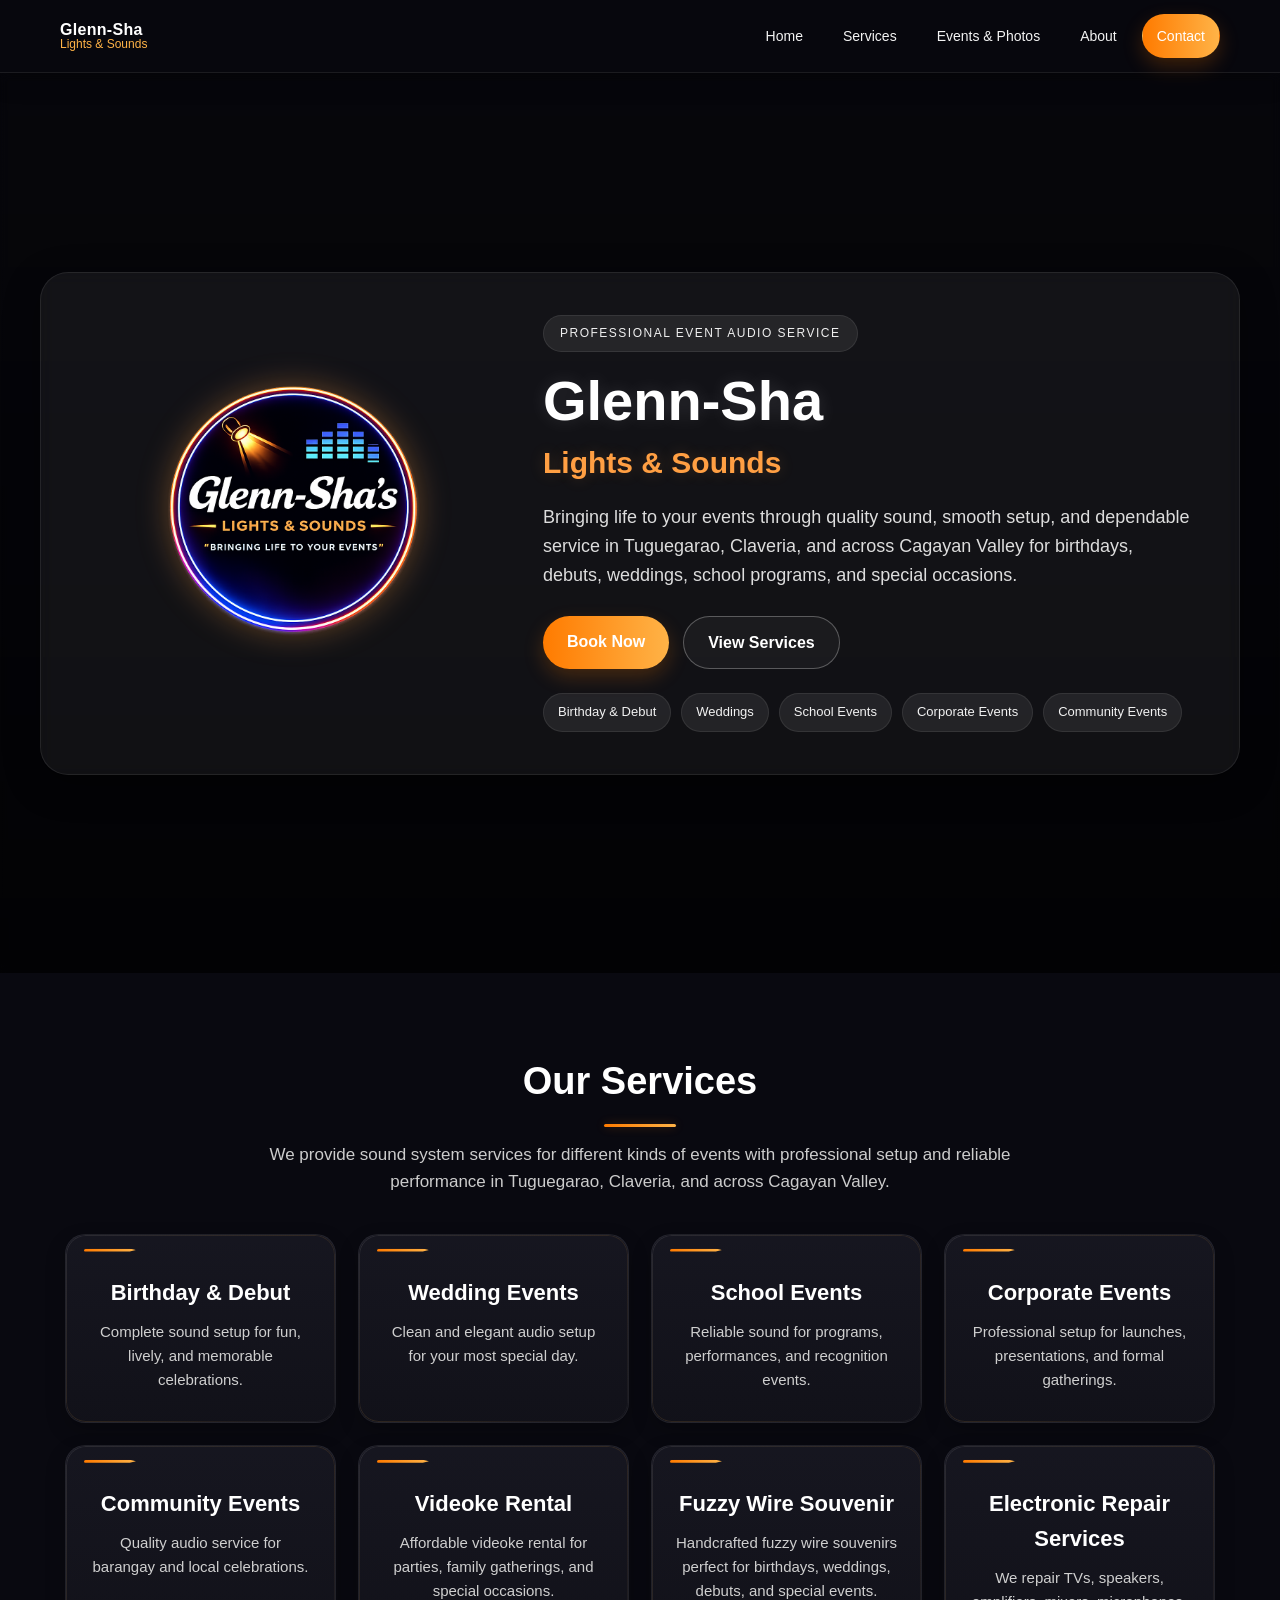
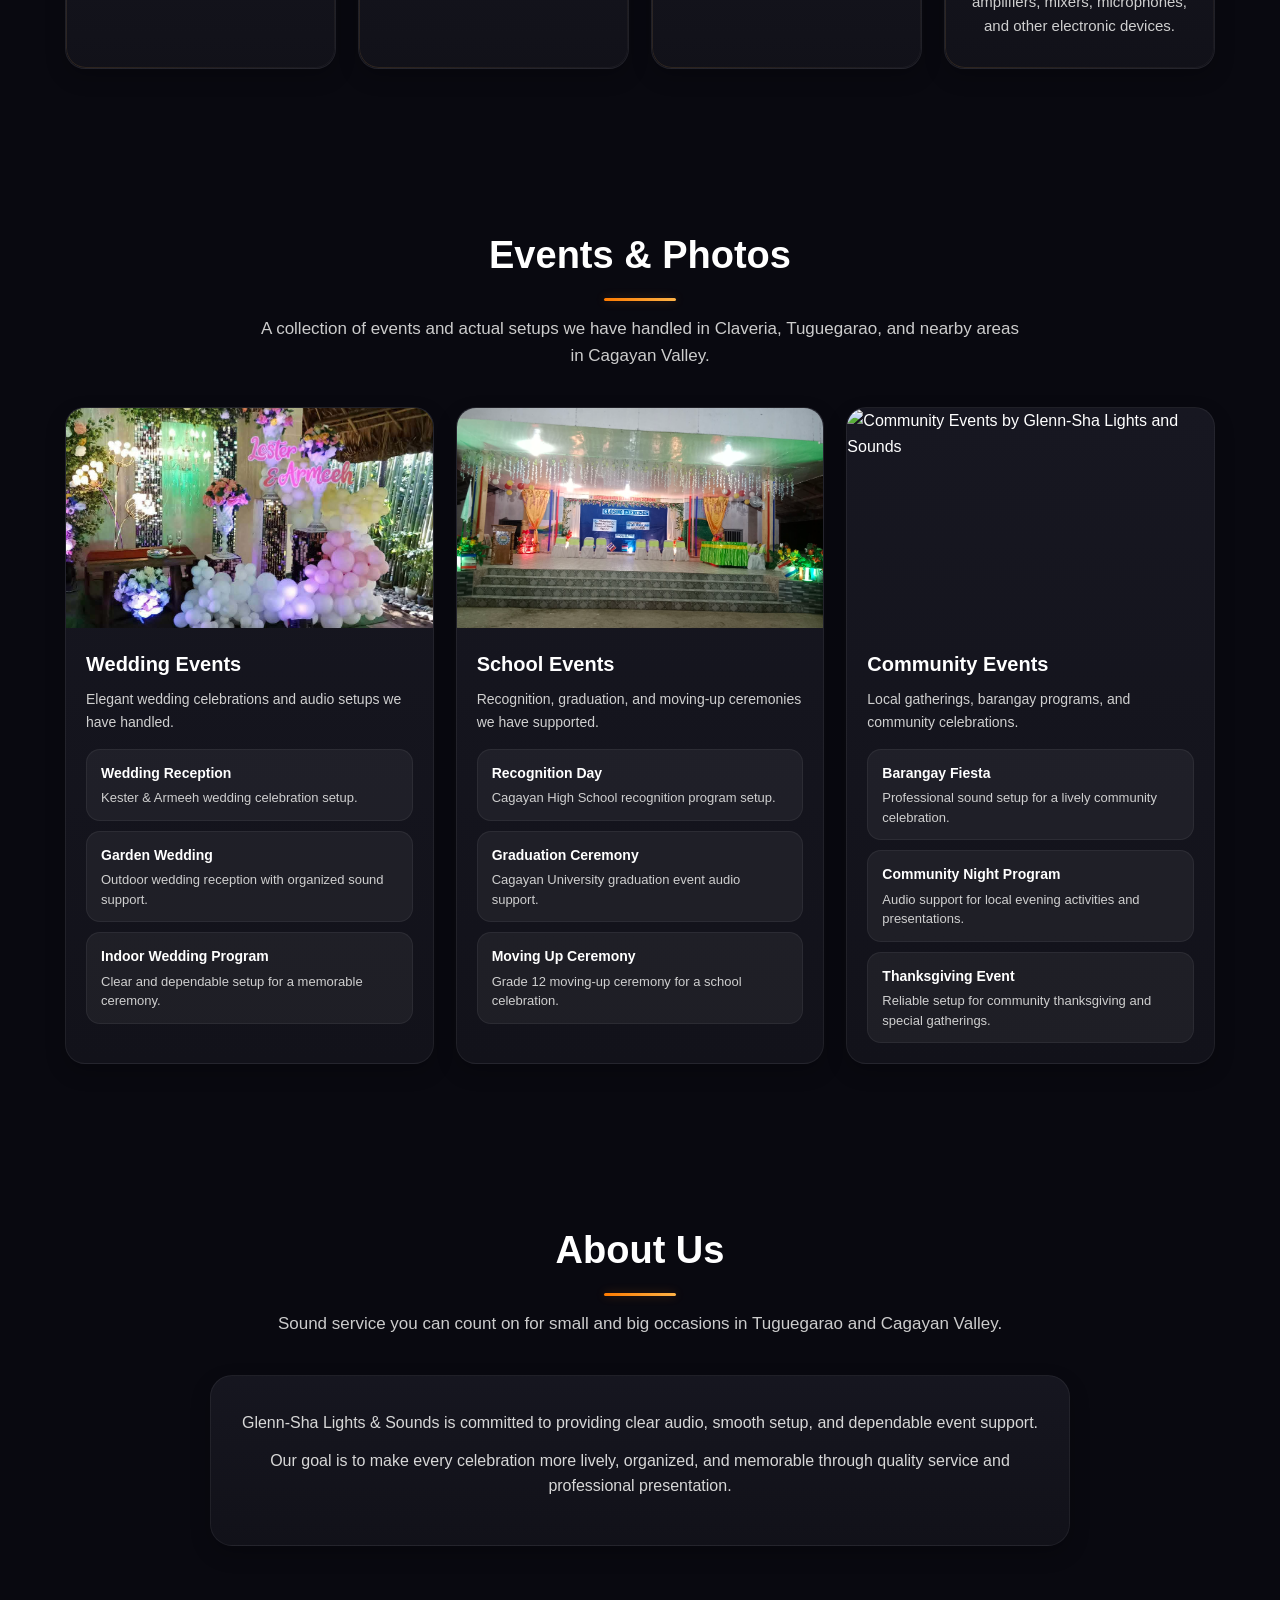
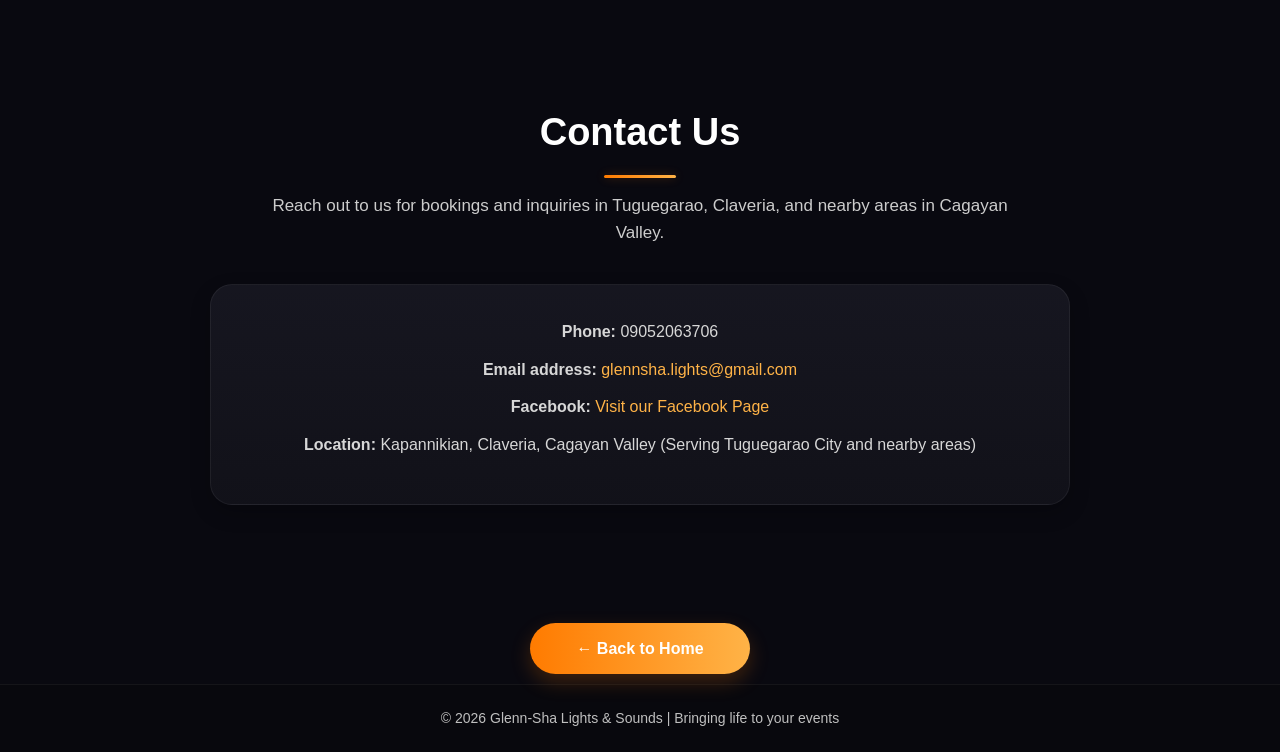
==== commit 82353adf: "Update index.htmlp" ====
--- a/index.html
+++ b/index.html
@@ -1,251 +1,1001 @@
 <!DOCTYPE html>
 <html lang="en">
 <head>
-<meta charset="UTF-8" />
-<meta name="viewport" content="width=device-width, initial-scale=1.0" />
-
-<title>Glenn-Sha Lights & Sounds | Sound System Rental in Tuguegarao, Claveria & Cagayan Valley</title>
-
-<meta name="description" content="Glenn-Sha Lights & Sounds offers professional sound system rental, lights and event setup services in Tuguegarao, Claveria, and across Cagayan Valley." />
-
-<style>
-*{margin:0;padding:0;box-sizing:border-box}
-body{font-family:Arial;background:#090910;color:white}
-
-a{text-decoration:none;color:inherit}
-img{width:100%;display:block}
-
-/* NAV */
-.site-nav{
-position:sticky;top:0;z-index:999;
-background:rgba(8,8,13,0.8);
-padding:15px;
-display:flex;
-justify-content:space-between;
-}
-
-/* HERO */
-.hero{padding:80px 20px;text-align:center}
-
-/* SECTIONS */
-section{padding:70px 20px}
-.container{max-width:1100px;margin:auto}
-
-/* SERVICES */
-.services-grid{
-display:grid;
-grid-template-columns:repeat(auto-fit,minmax(220px,1fr));
-gap:20px;
-}
-.service-card{
-background:#12121a;
-padding:25px;
-border-radius:16px;
-text-align:center;
-}
-
-/* EVENTS */
-.portfolio-grid{
-display:grid;
-grid-template-columns:repeat(auto-fit,minmax(280px,1fr));
-gap:20px;
-}
-.portfolio-card{
-background:#12121a;
-border-radius:18px;
-overflow:hidden;
-}
-.portfolio-content{padding:15px}
-
-/* INNER EVENTS */
-.inner-event-list{margin-top:12px}
-.inner-event-item{
-display:block;
-padding:10px;
-margin-bottom:8px;
-background:#1a1a24;
-border-radius:10px;
-}
-.inner-event-item:hover{background:#252533}
-
-/* INFO */
-.info-box{
-background:#12121a;
-padding:20px;
-border-radius:16px;
-text-align:center;
-}
-
-/* FOOTER */
-footer{text-align:center;padding:20px;background:#08080d}
-</style>
+  <meta charset="UTF-8" />
+  <meta name="viewport" content="width=device-width, initial-scale=1.0" />
+
+  <title>Glenn-Sha Lights & Sounds | Sound System Rental in Tuguegarao, Claveria & Cagayan Valley</title>
+
+  <meta name="description" content="Glenn-Sha Lights & Sounds offers professional sound system rental, lights and event setup services in Tuguegarao, Claveria, and across Cagayan Valley for weddings, birthdays, school programs, corporate events, and special occasions." />
+  <meta name="keywords" content="Glenn-Sha Lights and Sounds, sound system rental Tuguegarao, lights and sounds Cagayan Valley, sound system Claveria Cagayan, event setup Tuguegarao, wedding sound system Cagayan, birthday sound system Tuguegarao, school event audio Cagayan Valley, corporate event sound system Tuguegarao" />
+  <meta name="author" content="Glenn-Sha Lights & Sounds" />
+  <meta name="robots" content="index, follow" />
+  <meta name="theme-color" content="#090910" />
+
+  <!-- Open Graph -->
+  <meta property="og:title" content="Glenn-Sha Lights & Sounds" />
+  <meta property="og:description" content="Professional sound system rental and event setup services in Tuguegarao, Claveria, and Cagayan Valley." />
+  <meta property="og:type" content="website" />
+  <meta property="og:image" content="logo1.png" />
+
+  <style>
+    * {
+      margin: 0;
+      padding: 0;
+      box-sizing: border-box;
+    }
+
+    html {
+      scroll-behavior: smooth;
+    }
+
+    body {
+      font-family: Arial, sans-serif;
+      background: #090910;
+      color: white;
+      line-height: 1.6;
+    }
+
+    a {
+      text-decoration: none;
+      color: inherit;
+    }
+
+    img {
+      max-width: 100%;
+      display: block;
+    }
+
+    /* NAVBAR */
+    .site-nav {
+      position: sticky;
+      top: 0;
+      z-index: 999;
+      width: 100%;
+      backdrop-filter: blur(12px);
+      -webkit-backdrop-filter: blur(12px);
+      background: rgba(8, 8, 13, 0.72);
+      border-bottom: 1px solid rgba(255, 255, 255, 0.08);
+      box-shadow: 0 8px 24px rgba(0, 0, 0, 0.18);
+    }
+
+    .nav-inner {
+      max-width: 1200px;
+      margin: auto;
+      padding: 14px 20px;
+      display: flex;
+      align-items: center;
+      justify-content: space-between;
+      gap: 18px;
+    }
+
+    .nav-brand {
+      display: flex;
+      align-items: center;
+      min-width: 0;
+    }
+
+    .nav-brand-text {
+      line-height: 1.1;
+    }
+
+    .nav-brand-text strong {
+      display: block;
+      font-size: 16px;
+      color: #fff;
+      letter-spacing: 0.3px;
+    }
+
+    .nav-brand-text span {
+      display: block;
+      font-size: 12px;
+      color: #ffb347;
+    }
+
+    .nav-links {
+      display: flex;
+      align-items: center;
+      gap: 10px;
+      flex-wrap: wrap;
+      justify-content: flex-end;
+    }
+
+    .nav-links a {
+      color: #f3f3f3;
+      font-size: 14px;
+      padding: 10px 14px;
+      border-radius: 999px;
+      transition: 0.3s ease;
+      border: 1px solid transparent;
+    }
+
+    .nav-links a:hover {
+      background: rgba(255, 255, 255, 0.06);
+      border-color: rgba(255, 179, 71, 0.2);
+      color: #ffb347;
+      transform: translateY(-1px);
+    }
+
+    .nav-cta {
+      background: linear-gradient(90deg, #ff7b00, #ffb347);
+      color: white !important;
+      box-shadow: 0 8px 20px rgba(255, 123, 0, 0.22);
+    }
+
+    .nav-cta:hover {
+      color: white !important;
+      transform: translateY(-2px);
+      box-shadow: 0 10px 24px rgba(255, 123, 0, 0.32);
+    }
+
+    /* HERO */
+    .hero-section {
+      position: relative;
+      min-height: 100vh;
+      display: flex;
+      align-items: center;
+      justify-content: center;
+      padding: 40px 20px;
+      overflow: hidden;
+      background:
+        linear-gradient(rgba(7, 7, 12, 0.55), rgba(7, 7, 12, 0.82)),
+        url('https://images.unsplash.com/photo-1493225457124-a3eb161ffa5f?auto=format&fit=crop&w=1600&q=80') center/cover no-repeat;
+    }
+
+    .hero-section::before {
+      content: "";
+      position: absolute;
+      inset: 0;
+      backdrop-filter: blur(4px);
+      -webkit-backdrop-filter: blur(4px);
+      pointer-events: none;
+      background: linear-gradient(
+        to bottom,
+        rgba(0, 0, 0, 0.18),
+        rgba(0, 0, 0, 0.35),
+        rgba(0, 0, 0, 0.62)
+      );
+    }
+
+    .hero-box {
+      position: relative;
+      z-index: 2;
+      width: 100%;
+      max-width: 1200px;
+      display: grid;
+      grid-template-columns: 420px 1fr;
+      gap: 40px;
+      align-items: center;
+      background: rgba(255, 255, 255, 0.06);
+      border: 1px solid rgba(255, 255, 255, 0.08);
+      border-radius: 28px;
+      padding: 42px;
+      box-shadow: 0 10px 35px rgba(0, 0, 0, 0.35);
+      backdrop-filter: blur(8px);
+      -webkit-backdrop-filter: blur(8px);
+    }
+
+    .hero-left {
+      display: flex;
+      align-items: center;
+      justify-content: center;
+    }
+
+    .hero-logo {
+      width: 100%;
+      max-width: 360px;
+      height: auto;
+      object-fit: contain;
+      filter: drop-shadow(0 0 16px rgba(255, 159, 67, 0.35));
+      animation: logoFloat 3.2s ease-in-out infinite;
+    }
+
+    .hero-right {
+      text-align: left;
+    }
+
+    .hero-label {
+      display: inline-block;
+      font-size: 12px;
+      text-transform: uppercase;
+      letter-spacing: 1.5px;
+      padding: 8px 16px;
+      border-radius: 999px;
+      background: rgba(255, 255, 255, 0.08);
+      color: #f0f0f0;
+      margin-bottom: 18px;
+      border: 1px solid rgba(255, 255, 255, 0.08);
+    }
+
+    .hero-right h1 {
+      font-size: 56px;
+      line-height: 1.1;
+      margin-bottom: 8px;
+      color: #ffffff;
+      text-shadow: 0 0 18px rgba(255, 255, 255, 0.12);
+    }
+
+    .hero-right h2 {
+      font-size: 30px;
+      color: #ff9f43;
+      margin-bottom: 16px;
+      font-weight: 700;
+      text-shadow: 0 0 16px rgba(255, 159, 67, 0.2);
+    }
+
+    .hero-text {
+      max-width: 680px;
+      color: #dddddd;
+      font-size: 18px;
+      margin-bottom: 26px;
+    }
+
+    .hero-buttons {
+      display: flex;
+      gap: 14px;
+      flex-wrap: wrap;
+      margin-bottom: 24px;
+    }
+
+    .btn {
+      position: relative;
+      z-index: 5;
+      cursor: pointer;
+      padding: 13px 24px;
+      border-radius: 999px;
+      font-weight: bold;
+      transition: all 0.3s ease;
+      display: inline-block;
+      text-align: center;
+    }
+
+    .btn-primary {
+      background: linear-gradient(90deg, #ff7b00, #ffb347);
+      color: white;
+      box-shadow: 0 8px 20px rgba(255, 123, 0, 0.22);
+    }
+
+    .btn-primary:hover {
+      transform: translateY(-3px) scale(1.02);
+      box-shadow: 0 12px 26px rgba(255, 123, 0, 0.34);
+    }
+
+    .btn-secondary {
+      border: 1px solid rgba(255, 255, 255, 0.28);
+      color: white;
+      background: rgba(255, 255, 255, 0.04);
+    }
+
+    .btn-secondary:hover {
+      transform: translateY(-3px);
+      background: rgba(255, 255, 255, 0.10);
+      border-color: rgba(255, 179, 71, 0.25);
+    }
+
+    .hero-tags {
+      display: flex;
+      gap: 10px;
+      flex-wrap: wrap;
+    }
+
+    .hero-tags span {
+      padding: 8px 14px;
+      font-size: 13px;
+      border-radius: 999px;
+      background: rgba(255, 255, 255, 0.08);
+      border: 1px solid rgba(255, 255, 255, 0.08);
+      color: #f2f2f2;
+      transition: 0.3s ease;
+    }
+
+    .hero-tags span:hover {
+      border-color: rgba(255, 179, 71, 0.22);
+      color: #ffcf8d;
+      transform: translateY(-2px);
+    }
+
+    /* GENERAL SECTIONS */
+    section {
+      padding: 78px 20px;
+    }
+
+    .container {
+      max-width: 1150px;
+      margin: auto;
+    }
+
+    .section-title {
+      text-align: center;
+      font-size: 38px;
+      margin-bottom: 14px;
+      position: relative;
+    }
+
+    .section-title::after {
+      content: "";
+      display: block;
+      width: 72px;
+      height: 3px;
+      margin: 12px auto 0;
+      border-radius: 999px;
+      background: linear-gradient(90deg, #ff7b00, #ffb347);
+      box-shadow: 0 0 10px rgba(255, 123, 0, 0.28);
+    }
+
+    .section-subtitle {
+      text-align: center;
+      max-width: 760px;
+      margin: 0 auto 38px;
+      color: #cccccc;
+      font-size: 17px;
+    }
+
+    /* SERVICES */
+    .services-grid {
+      display: grid;
+      grid-template-columns: repeat(auto-fit, minmax(230px, 1fr));
+      gap: 22px;
+    }
+
+    .services-grid > a {
+      display: block;
+    }
+
+    .service-card {
+      position: relative;
+      overflow: hidden;
+      background: linear-gradient(180deg, rgba(23, 23, 33, 0.96), rgba(18, 18, 26, 0.96));
+      border: 1px solid rgba(255, 255, 255, 0.06);
+      border-radius: 20px;
+      padding: 30px 24px;
+      text-align: center;
+      box-shadow: 0 8px 20px rgba(0, 0, 0, 0.22);
+      transition: all 0.35s ease;
+      backdrop-filter: blur(8px);
+      -webkit-backdrop-filter: blur(8px);
+      height: 100%;
+    }
+
+    .service-card::before {
+      content: "";
+      position: absolute;
+      inset: 0;
+      padding: 1px;
+      border-radius: 20px;
+      background: linear-gradient(
+        135deg,
+        rgba(255, 255, 255, 0.16),
+        rgba(255, 179, 71, 0.22),
+        rgba(255, 255, 255, 0.06)
+      );
+      -webkit-mask: linear-gradient(#fff 0 0) content-box, linear-gradient(#fff 0 0);
+      -webkit-mask-composite: xor;
+              mask-composite: exclude;
+      pointer-events: none;
+      opacity: 0.55;
+      transition: opacity 0.35s ease;
+    }
+
+    .service-card::after {
+      content: "";
+      position: absolute;
+      top: -120%;
+      left: -40%;
+      width: 55%;
+      height: 260%;
+      background: linear-gradient(
+        120deg,
+        rgba(255, 255, 255, 0) 0%,
+        rgba(255, 255, 255, 0.06) 35%,
+        rgba(255, 255, 255, 0.18) 50%,
+        rgba(255, 255, 255, 0.06) 65%,
+        rgba(255, 255, 255, 0) 100%
+      );
+      transform: rotate(18deg) translateX(-220%);
+      transition: transform 0.9s ease;
+      pointer-events: none;
+    }
+
+    .service-card .top-line {
+      position: absolute;
+      top: 14px;
+      left: 18px;
+      width: 52px;
+      height: 3px;
+      background: linear-gradient(90deg, #ff7b00, #ffb347);
+      clip-path: polygon(0 0, 88% 0, 100% 50%, 88% 100%, 0 100%);
+      border-radius: 999px;
+      box-shadow:
+        0 0 8px rgba(255, 123, 0, 0.45),
+        0 0 16px rgba(255, 123, 0, 0.20);
+      z-index: 1;
+      transition: 0.35s ease;
+    }
+
+    .service-card:hover {
+      transform: translateY(-8px) scale(1.015);
+      box-shadow:
+        0 14px 30px rgba(0, 0, 0, 0.30),
+        0 0 16px rgba(255, 179, 71, 0.12);
+      border-color: rgba(255, 179, 71, 0.16);
+    }
+
+    .service-card:hover::before {
+      opacity: 1;
+    }
+
+    .service-card:hover::after {
+      transform: rotate(18deg) translateX(340%);
+    }
+
+    .service-card:hover .top-line {
+      width: 78px;
+    }
+
+    .service-card h3,
+    .service-card p {
+      position: relative;
+      z-index: 1;
+    }
+
+    .service-card h3 {
+      font-size: 22px;
+      margin-bottom: 10px;
+      color: #ffffff;
+      padding-top: 10px;
+    }
+
+    .service-card p {
+      color: #cfcfcf;
+      font-size: 15px;
+    }
+
+    /* PORTFOLIO */
+    .portfolio-grid {
+      display: grid;
+      grid-template-columns: repeat(auto-fit, minmax(280px, 1fr));
+      gap: 22px;
+    }
+
+    .portfolio-card {
+      position: relative;
+      background: linear-gradient(180deg, #171721, #12121a);
+      border: 1px solid rgba(255, 255, 255, 0.06);
+      border-radius: 20px;
+      overflow: hidden;
+      box-shadow: 0 8px 20px rgba(0, 0, 0, 0.22);
+      transition: 0.35s ease;
+      height: 100%;
+    }
+
+    .portfolio-card:hover {
+      transform: translateY(-6px);
+      border-color: rgba(255, 179, 71, 0.18);
+      box-shadow: 0 14px 28px rgba(0, 0, 0, 0.26);
+    }
+
+    .portfolio-card img {
+      width: 100%;
+      height: 220px;
+      object-fit: cover;
+      display: block;
+      transition: transform 0.5s ease;
+    }
+
+    .portfolio-card:hover img {
+      transform: scale(1.05);
+    }
+
+    .portfolio-content {
+      padding: 20px;
+      text-align: left;
+    }
+
+    .portfolio-content h3 {
+      font-size: 20px;
+      margin-bottom: 8px;
+      color: #ffffff;
+    }
+
+    .portfolio-content p {
+      font-size: 14px;
+      color: #d0d0d0;
+    }
+
+    .inner-event-list {
+      display: grid;
+      gap: 10px;
+      margin-top: 16px;
+    }
+
+    .inner-event-item {
+      display: block;
+      text-decoration: none;
+      color: inherit;
+      background: rgba(255, 255, 255, 0.05);
+      border: 1px solid rgba(255, 255, 255, 0.06);
+      border-radius: 14px;
+      padding: 12px 14px;
+      transition: 0.3s ease;
+    }
+
+    .inner-event-item:hover {
+      background: rgba(255, 255, 255, 0.08);
+      border-color: rgba(255, 179, 71, 0.16);
+    }
+
+    .inner-event-item strong {
+      display: block;
+      font-size: 14px;
+      color: #ffffff;
+      margin-bottom: 4px;
+    }
+
+    .inner-event-item span {
+      display: block;
+      font-size: 13px;
+      color: #cfcfcf;
+      line-height: 1.5;
+    }
+
+    /* ABOUT + CONTACT */
+    .info-box {
+      max-width: 860px;
+      margin: auto;
+      background: linear-gradient(180deg, rgba(23, 23, 33, 0.96), rgba(18, 18, 26, 0.96));
+      border: 1px solid rgba(255, 255, 255, 0.06);
+      border-radius: 22px;
+      padding: 34px 26px;
+      text-align: center;
+      box-shadow: 0 8px 20px rgba(0, 0, 0, 0.22);
+      transition: 0.35s ease;
+      backdrop-filter: blur(8px);
+      -webkit-backdrop-filter: blur(8px);
+    }
+
+    .info-box:hover {
+      transform: translateY(-4px);
+      border-color: rgba(255, 179, 71, 0.14);
+      box-shadow: 0 12px 26px rgba(0, 0, 0, 0.24);
+    }
+
+    .info-box p {
+      color: #d7d7d7;
+      margin-bottom: 12px;
+      font-size: 16px;
+    }
+
+    .contact-lines p {
+      margin-bottom: 12px;
+    }
+
+    .contact-lines a {
+      color: #ffb347;
+    }
+
+    .contact-lines a:hover {
+      color: #ffd49a;
+    }
+
+    /* BACK HOME */
+    .back-home-wrapper {
+      width: 100%;
+      display: flex;
+      justify-content: center;
+      align-items: center;
+      margin: 40px 0 10px;
+    }
+
+    .back-home-btn {
+      width: auto !important;
+      min-width: 220px;
+      padding: 13px 24px;
+      border-radius: 999px;
+      text-align: center;
+      background: linear-gradient(90deg, #ff7b00, #ffb347);
+      color: white;
+      box-shadow: 0 8px 20px rgba(255, 123, 0, 0.22);
+      display: inline-block;
+      font-weight: bold;
+      transition: 0.3s ease;
+    }
+
+    .back-home-btn:hover {
+      transform: translateY(-3px);
+      box-shadow: 0 12px 26px rgba(255, 123, 0, 0.32);
+    }
+
+    /* FOOTER */
+    footer {
+      padding: 22px 15px;
+      text-align: center;
+      background: #08080d;
+      color: #bfbfbf;
+      font-size: 14px;
+      border-top: 1px solid rgba(255, 255, 255, 0.05);
+    }
+
+    /* TABLET */
+    @media (max-width: 992px) {
+      .nav-inner {
+        flex-direction: column;
+        align-items: stretch;
+      }
+
+      .nav-brand {
+        justify-content: center;
+      }
+
+      .nav-links {
+        justify-content: center;
+      }
+
+      .hero-box {
+        grid-template-columns: 1fr;
+        text-align: center;
+        padding: 34px 22px;
+      }
+
+      .hero-right {
+        text-align: center;
+      }
+
+      .hero-logo {
+        max-width: 300px;
+      }
+
+      .hero-right h1 {
+        font-size: 42px;
+      }
+
+      .hero-right h2 {
+        font-size: 26px;
+      }
+
+      .hero-text {
+        font-size: 16px;
+        margin-left: auto;
+        margin-right: auto;
+      }
+
+      .hero-buttons,
+      .hero-tags {
+        justify-content: center;
+      }
+    }
+
+    /* MOBILE */
+    @media (max-width: 768px) {
+      .site-nav {
+        position: sticky;
+      }
+
+      .nav-inner {
+        padding: 12px 14px;
+      }
+
+      .nav-links {
+        gap: 8px;
+      }
+
+      .nav-links a {
+        font-size: 13px;
+        padding: 9px 12px;
+      }
+
+      .hero-section {
+        padding: 24px 14px;
+      }
+
+      .hero-box {
+        padding: 26px 16px;
+        gap: 24px;
+        border-radius: 22px;
+      }
+
+      .hero-logo {
+        max-width: 240px;
+      }
+
+      .hero-right h1 {
+        font-size: 34px;
+      }
+
+      .hero-right h2 {
+        font-size: 22px;
+      }
+
+      .hero-text {
+        font-size: 14px;
+      }
+
+      .hero-buttons {
+        flex-direction: column;
+      }
+
+      .hero-buttons .btn {
+        width: 100%;
+        text-align: center;
+      }
+
+      .section-title {
+        font-size: 30px;
+      }
+
+      .section-subtitle {
+        font-size: 15px;
+      }
+
+      .portfolio-card img {
+        height: 200px;
+      }
+
+      .back-home-btn {
+        width: auto !important;
+        min-width: 220px;
+      }
+    }
+
+    @keyframes logoFloat {
+      0%, 100% {
+        transform: translateY(0);
+      }
+      50% {
+        transform: translateY(-8px);
+      }
+    }
+  </style>
 </head>
-
 <body>
 
-<nav class="site-nav">
-<div>Glenn-Sha Lights & Sounds</div>
-<div>
-<a href="#home">Home</a>
-<a href="#services">Services</a>
-<a href="#portfolio">Events</a>
-<a href="#contact">Contact</a>
-</div>
-</nav>
-
-<section id="home" class="hero">
-<h1>Glenn-Sha</h1>
-<h2>Lights & Sounds</h2>
-<p>Professional sound system rental in Cagayan Valley</p>
-</section>
-
-<section id="services">
-<div class="container">
-<h2>Our Services</h2>
-
-<div class="services-grid">
-
-<a href="wedding-sound-system.html">
-<div class="service-card">Wedding Events</div>
-</a>
-
-<a href="school-event-sound.html">
-<div class="service-card">School Events</div>
-</a>
-
-<a href="community-event-sound.html">
-<div class="service-card">Community Events</div>
-</a>
-
-</div>
-</div>
-</section>
-
-<section id="portfolio">
-<div class="container">
-<h2>Events & Photos</h2>
-
-<div class="portfolio-grid">
-
-<!-- WEDDING -->
-<div class="portfolio-card">
-<img src="event2.jpg">
-<div class="portfolio-content">
-<h3>Wedding Events</h3>
-<p>Elegant wedding celebrations and audio setups we have handled.</p>
-
-<div class="inner-event-list">
-<a href="wedding-event-1.html" class="inner-event-item">
-<strong>Wedding Reception</strong>
-<span>Kester & Armeeh wedding celebration setup.</span>
-</a>
-
-<a href="wedding-event-2.html" class="inner-event-item">
-<strong>Garden Wedding</strong>
-<span>Outdoor wedding reception with organized sound support.</span>
-</a>
-
-<a href="wedding-event-3.html" class="inner-event-item">
-<strong>Indoor Wedding Program</strong>
-<span>Clear and dependable setup for a memorable ceremony.</span>
-</a>
-</div>
-
-</div>
-</div>
-
-<!-- SCHOOL -->
-<div class="portfolio-card">
-<img src="event3.jpg">
-<div class="portfolio-content">
-<h3>School Events</h3>
-<p>Recognition, graduation, and moving-up ceremonies we have supported.</p>
-
-<div class="inner-event-list">
-<a href="school-event-1.html" class="inner-event-item">
-<strong>Recognition Day</strong>
-<span>Cagayan High School recognition program setup.</span>
-</a>
-
-<a href="school-event-2.html" class="inner-event-item">
-<strong>Graduation Ceremony</strong>
-<span>Cagayan University graduation event audio support.</span>
-</a>
-
-<a href="school-event-3.html" class="inner-event-item">
-<strong>Moving Up Ceremony</strong>
-<span>Grade 12 moving-up ceremony for a school celebration.</span>
-</a>
-</div>
-
-</div>
-</div>
-
-<!-- COMMUNITY -->
-<div class="portfolio-card">
-<img src="event4.jpg">
-<div class="portfolio-content">
-<h3>Community Events</h3>
-<p>Local gatherings, barangay programs, and community celebrations.</p>
-
-<div class="inner-event-list">
-<a href="community-event-1.html" class="inner-event-item">
-<strong>Barangay Fiesta</strong>
-<span>Professional sound setup for a lively community celebration.</span>
-</a>
-
-<a href="community-event-2.html" class="inner-event-item">
-<strong>Community Night Program</strong>
-<span>Audio support for local evening activities and presentations.</span>
-</a>
-
-<a href="community-event-3.html" class="inner-event-item">
-<strong>Thanksgiving Event</strong>
-<span>Reliable setup for community thanksgiving and special gatherings.</span>
-</a>
-</div>
-
-</div>
-</div>
-
-</div>
-</div>
-</section>
-
-<section id="about">
-<div class="container">
-<h2>About Us</h2>
-
-<div class="info-box">
-<p>
-Glenn-Sha Lights & Sounds is committed to providing clear audio,
-smooth setup, and dependable event support.
-</p>
-<p>
-Our goal is to make every celebration more lively, organized,
-and memorable through quality service and professional presentation.
-</p>
-</div>
-
-</div>
-</section>
-
-<section id="contact">
-<div class="container">
-<h2>Contact Us</h2>
-
-<div class="info-box">
-<p><strong>Phone:</strong> 09052063706</p>
-<p><strong>Email:</strong> glennsha.lights@gmail.com</p>
-<p><strong>Location:</strong> Kapannikian, Claveria, Cagayan Valley</p>
-</div>
-
-</div>
-</section>
-
-<footer>
-© 2026 Glenn-Sha Lights & Sounds
-</footer>
+  <nav class="site-nav">
+    <div class="nav-inner">
+      <a href="#home" class="nav-brand">
+        <div class="nav-brand-text">
+          <strong>Glenn-Sha</strong>
+          <span>Lights & Sounds</span>
+        </div>
+      </a>
+
+      <div class="nav-links">
+        <a href="#home">Home</a>
+        <a href="#services">Services</a>
+        <a href="#portfolio">Events & Photos</a>
+        <a href="#about">About</a>
+        <a href="#contact" class="nav-cta">Contact</a>
+      </div>
+    </div>
+  </nav>
+
+  <header id="home" class="hero-section">
+    <div class="hero-box">
+      <div class="hero-left">
+        <img src="logo1.png" alt="Glen-Sha Lights & Sounds Logo" class="hero-logo">
+      </div>
+
+      <div class="hero-right">
+        <p class="hero-label">Professional Event Audio Service</p>
+
+        <h1>Glenn-Sha</h1>
+        <h2>Lights & Sounds</h2>
+
+        <p class="hero-text">
+          Bringing life to your events through quality sound, smooth setup,
+          and dependable service in Tuguegarao, Claveria, and across Cagayan Valley
+          for birthdays, debuts, weddings, school programs, and special occasions.
+        </p>
+
+        <div class="hero-buttons">
+          <a href="#contact" class="btn btn-primary">Book Now</a>
+          <a href="#services" class="btn btn-secondary">View Services</a>
+        </div>
+
+        <div class="hero-tags">
+          <span>Birthday & Debut</span>
+          <span>Weddings</span>
+          <span>School Events</span>
+          <span>Corporate Events</span>
+          <span>Community Events</span>
+        </div>
+      </div>
+    </div>
+  </header>
+
+  <section id="services">
+    <div class="container">
+      <h2 class="section-title">Our Services</h2>
+      <p class="section-subtitle">
+        We provide sound system services for different kinds of events with
+        professional setup and reliable performance in Tuguegarao, Claveria,
+        and across Cagayan Valley.
+      </p>
+
+      <div class="services-grid">
+        <a href="birthday-sound-system.html">
+          <div class="service-card">
+            <div class="top-line"></div>
+            <h3>Birthday & Debut</h3>
+            <p>Complete sound setup for fun, lively, and memorable celebrations.</p>
+          </div>
+        </a>
+
+        <a href="wedding-sound-system.html">
+          <div class="service-card">
+            <div class="top-line"></div>
+            <h3>Wedding Events</h3>
+            <p>Clean and elegant audio setup for your most special day.</p>
+          </div>
+        </a>
+
+        <a href="school-event-sound.html">
+          <div class="service-card">
+            <div class="top-line"></div>
+            <h3>School Events</h3>
+            <p>Reliable sound for programs, performances, and recognition events.</p>
+          </div>
+        </a>
+
+        <a href="corporate-event-sound.html">
+          <div class="service-card">
+            <div class="top-line"></div>
+            <h3>Corporate Events</h3>
+            <p>Professional setup for launches, presentations, and formal gatherings.</p>
+          </div>
+        </a>
+
+        <a href="community-event-sound.html">
+          <div class="service-card">
+            <div class="top-line"></div>
+            <h3>Community Events</h3>
+            <p>Quality audio service for barangay and local celebrations.</p>
+          </div>
+        </a>
+
+        <div class="service-card">
+          <div class="top-line"></div>
+          <h3>Videoke Rental</h3>
+          <p>Affordable videoke rental for parties, family gatherings, and special occasions.</p>
+        </div>
+
+        <div class="service-card">
+          <div class="top-line"></div>
+          <h3>Fuzzy Wire Souvenir</h3>
+          <p>Handcrafted fuzzy wire souvenirs perfect for birthdays, weddings, debuts, and special events.</p>
+        </div>
+
+        <div class="service-card">
+          <div class="top-line"></div>
+          <h3>Electronic Repair Services</h3>
+          <p>We repair TVs, speakers, amplifiers, mixers, microphones, and other electronic devices.</p>
+        </div>
+      </div>
+    </div>
+  </section>
+
+  <section id="portfolio">
+    <div class="container">
+      <h2 class="section-title">Events & Photos</h2>
+      <p class="section-subtitle">
+        A collection of events and actual setups we have handled in Claveria,
+        Tuguegarao, and nearby areas in Cagayan Valley.
+      </p>
+
+      <div class="portfolio-grid">
+        <div class="portfolio-card">
+          <img src="event2.jpg" alt="Wedding Events by Glenn-Sha Lights and Sounds">
+          <div class="portfolio-content">
+            <h3>Wedding Events</h3>
+            <p>Elegant wedding celebrations and audio setups we have handled.</p>
+
+            <div class="inner-event-list">
+              <a href="wedding-event-1.html" class="inner-event-item">
+                <strong>Wedding Reception</strong>
+                <span>Kester & Armeeh wedding celebration setup.</span>
+              </a>
+              <a href="wedding-event-2.html" class="inner-event-item">
+                <strong>Garden Wedding</strong>
+                <span>Outdoor wedding reception with organized sound support.</span>
+              </a>
+              <a href="wedding-event-3.html" class="inner-event-item">
+                <strong>Indoor Wedding Program</strong>
+                <span>Clear and dependable setup for a memorable ceremony.</span>
+              </a>
+            </div>
+          </div>
+        </div>
+
+        <div class="portfolio-card">
+          <img src="event3.jpg" alt="School Events by Glenn-Sha Lights and Sounds">
+          <div class="portfolio-content">
+            <h3>School Events</h3>
+            <p>Recognition, graduation, and moving-up ceremonies we have supported.</p>
+
+            <div class="inner-event-list">
+              <a href="school-event-1.html" class="inner-event-item">
+                <strong>Recognition Day</strong>
+                <span>Cagayan High School recognition program setup.</span>
+              </a>
+              <a href="school-event-2.html" class="inner-event-item">
+                <strong>Graduation Ceremony</strong>
+                <span>Cagayan University graduation event audio support.</span>
+              </a>
+              <a href="school-event-3.html" class="inner-event-item">
+                <strong>Moving Up Ceremony</strong>
+                <span>Grade 12 moving-up ceremony for a school celebration.</span>
+              </a>
+            </div>
+          </div>
+        </div>
+
+        <div class="portfolio-card">
+          <img src="event4.jpg" alt="Community Events by Glenn-Sha Lights and Sounds">
+          <div class="portfolio-content">
+            <h3>Community Events</h3>
+            <p>Local gatherings, barangay programs, and community celebrations.</p>
+
+            <div class="inner-event-list">
+              <a href="community-event-1.html" class="inner-event-item">
+                <strong>Barangay Fiesta</strong>
+                <span>Professional sound setup for a lively community celebration.</span>
+              </a>
+              <a href="community-event-2.html" class="inner-event-item">
+                <strong>Community Night Program</strong>
+                <span>Audio support for local evening activities and presentations.</span>
+              </a>
+              <a href="community-event-3.html" class="inner-event-item">
+                <strong>Thanksgiving Event</strong>
+                <span>Reliable setup for community thanksgiving and special gatherings.</span>
+              </a>
+            </div>
+          </div>
+        </div>
+      </div>
+    </div>
+  </section>
+
+  <section id="about">
+    <div class="container">
+      <h2 class="section-title">About Us</h2>
+      <p class="section-subtitle">
+        Sound service you can count on for small and big occasions in Tuguegarao and Cagayan Valley.
+      </p>
+
+      <div class="info-box">
+        <p>
+          Glenn-Sha Lights & Sounds is committed to providing clear audio,
+          smooth setup, and dependable event support.
+        </p>
+        <p>
+          Our goal is to make every celebration more lively, organized,
+          and memorable through quality service and professional presentation.
+        </p>
+      </div>
+    </div>
+  </section>
+
+  <section id="contact">
+    <div class="container">
+      <h2 class="section-title">Contact Us</h2>
+      <p class="section-subtitle">
+        Reach out to us for bookings and inquiries in Tuguegarao, Claveria, and nearby areas in Cagayan Valley.
+      </p>
+
+      <div class="info-box contact-lines">
+        <p><strong>Phone:</strong> 09052063706</p>
+        <p><strong>Email address:</strong> <a href="mailto:glennsha.lights@gmail.com">glennsha.lights@gmail.com</a></p>
+        <p><strong>Facebook:</strong> <a href="https://www.facebook.com/share/1AFpgwCBfH/" target="_blank">Visit our Facebook Page</a></p>
+        <p><strong>Location:</strong> Kapannikian, Claveria, Cagayan Valley (Serving Tuguegarao City and nearby areas)</p>
+      </div>
+    </div>
+  </section>
+
+  <div class="back-home-wrapper">
+    <a href="#home" class="back-home-btn">← Back to Home</a>
+  </div>
+
+  <footer>
+    © 2026 Glenn-Sha Lights & Sounds | Bringing life to your events
+  </footer>
 
 </body>
 </html>
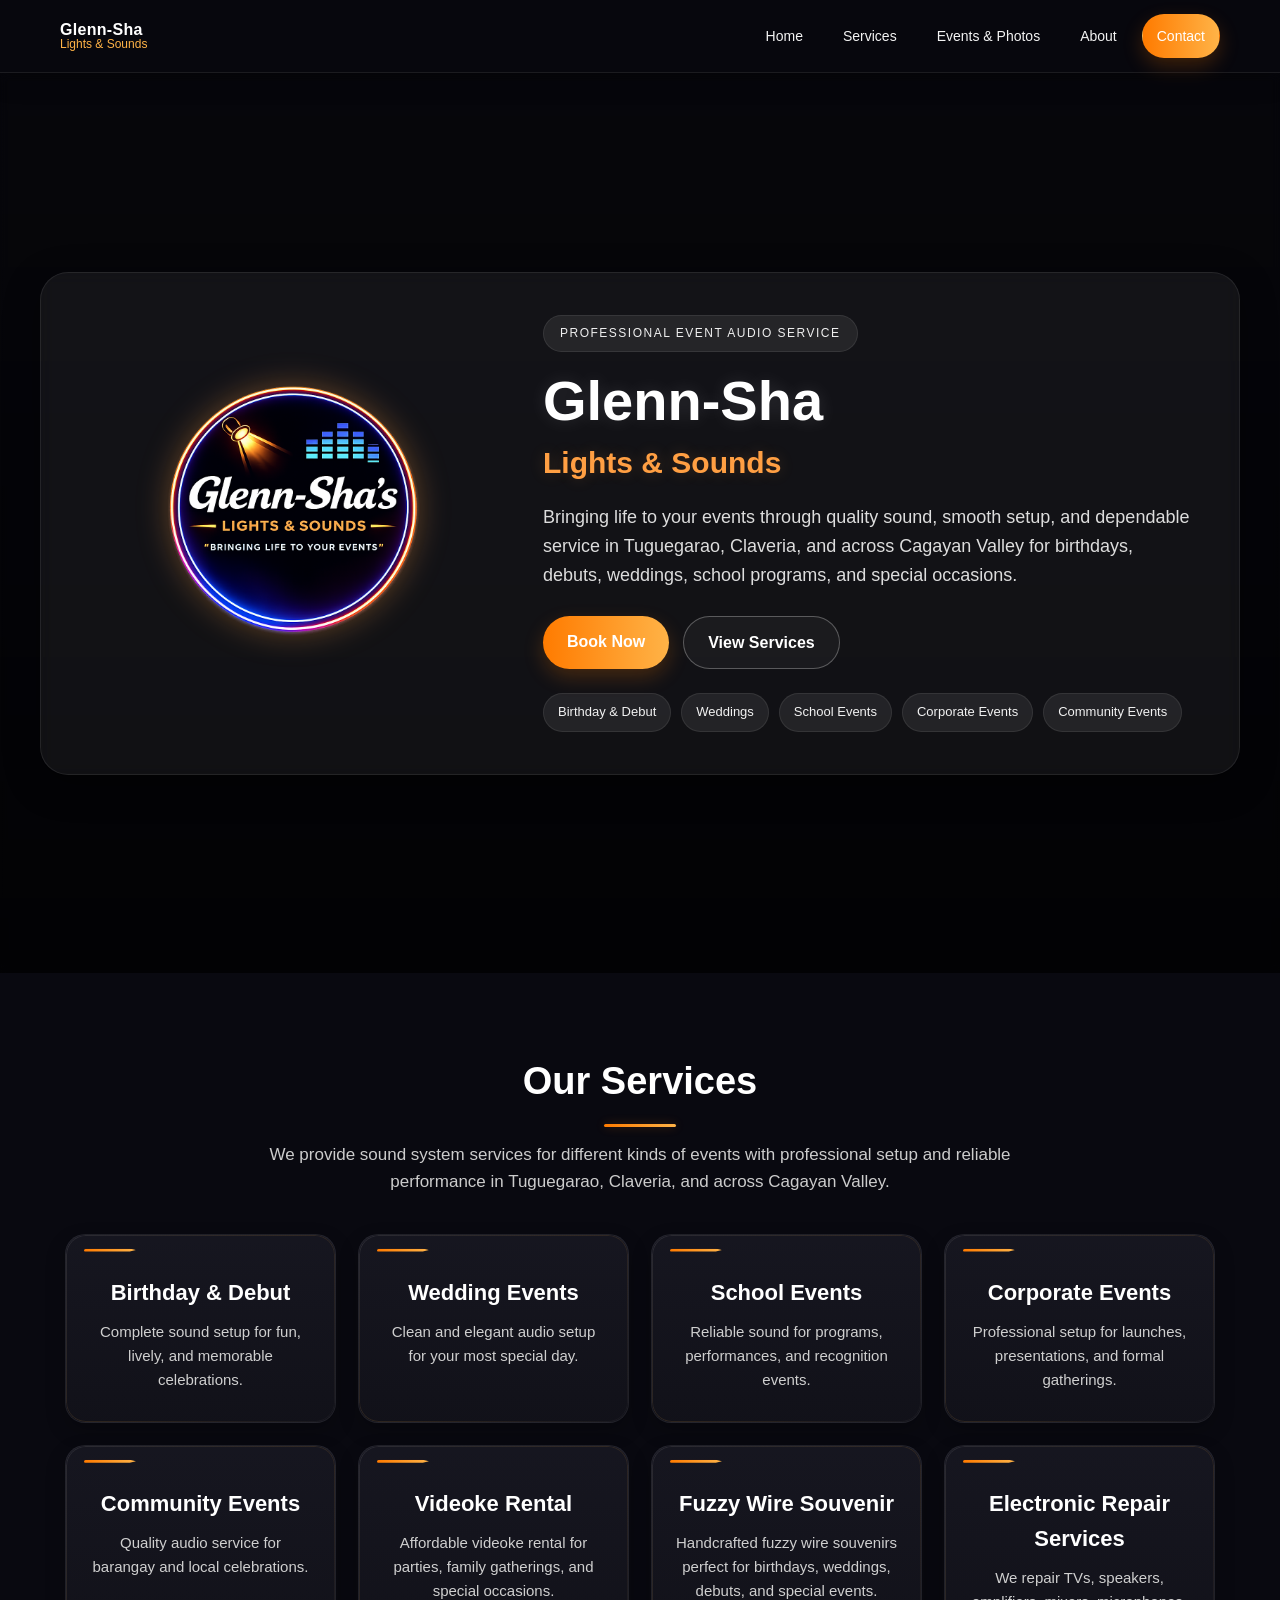
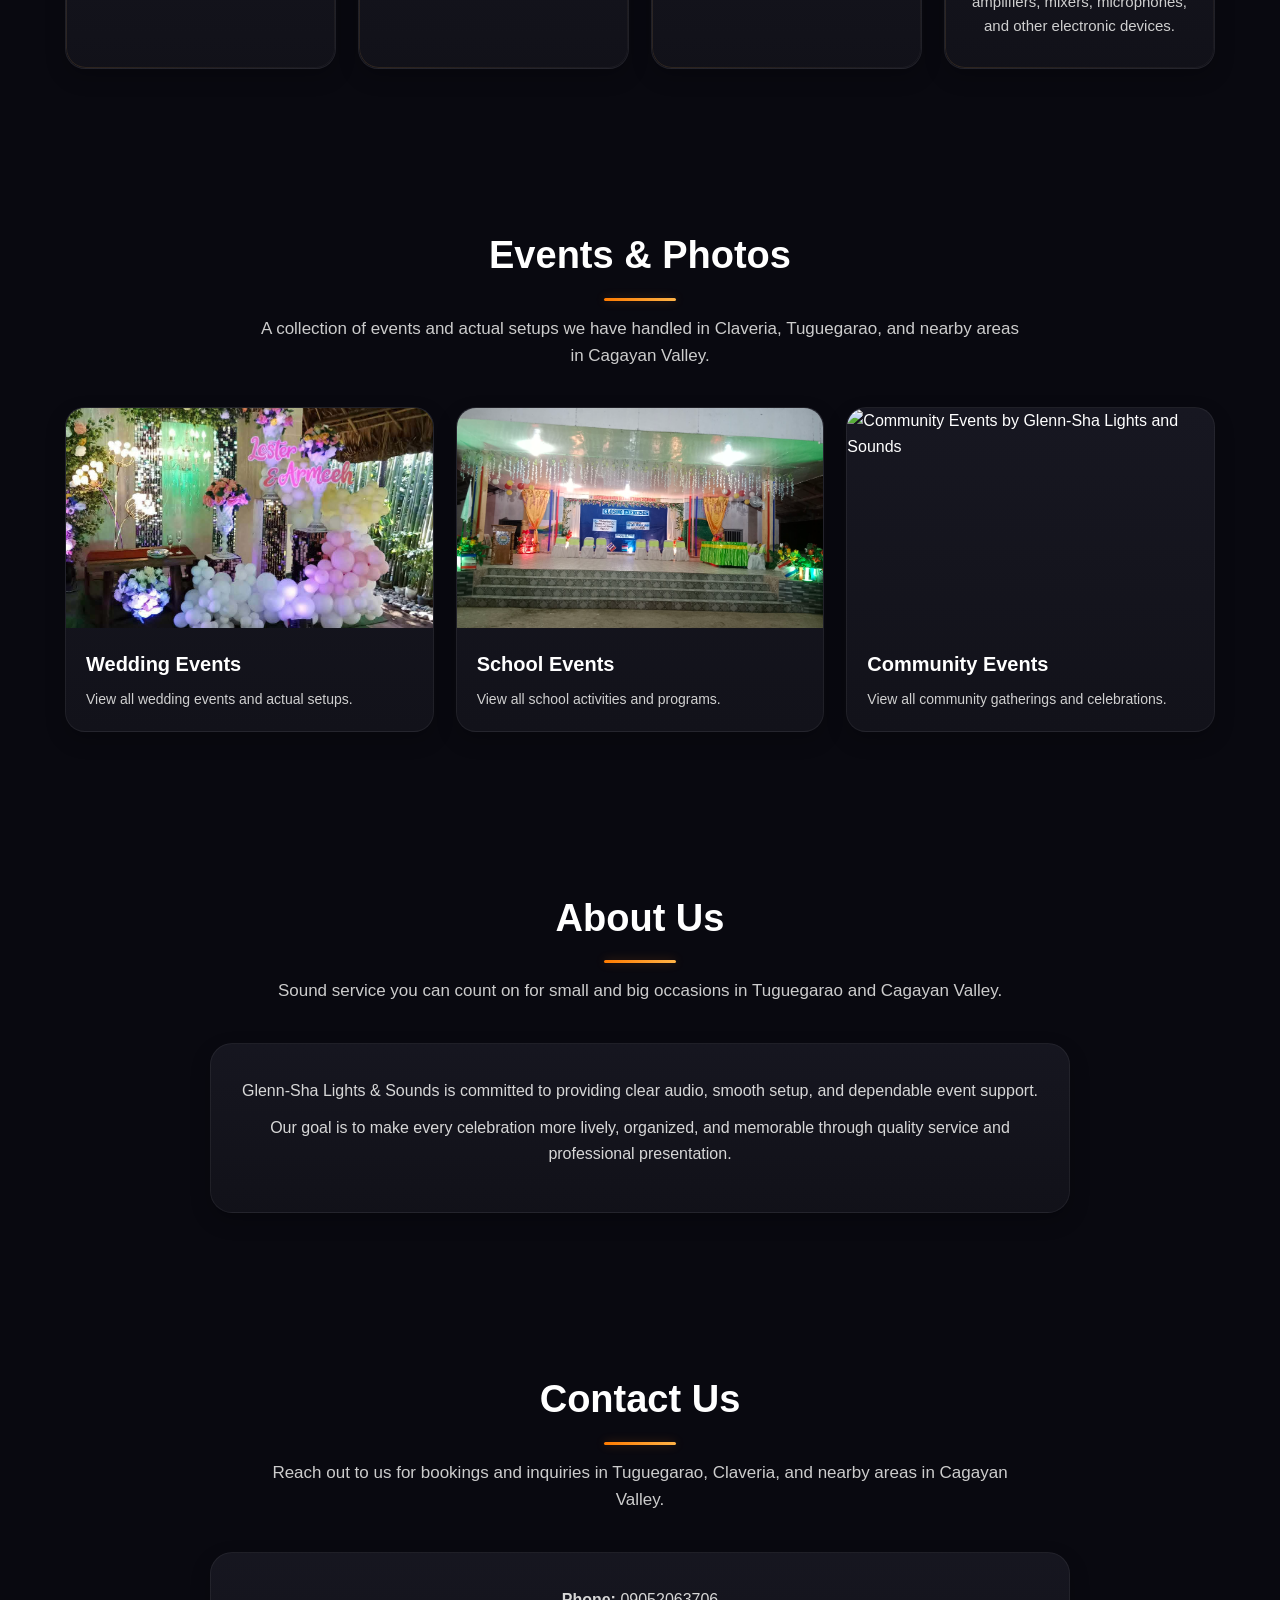
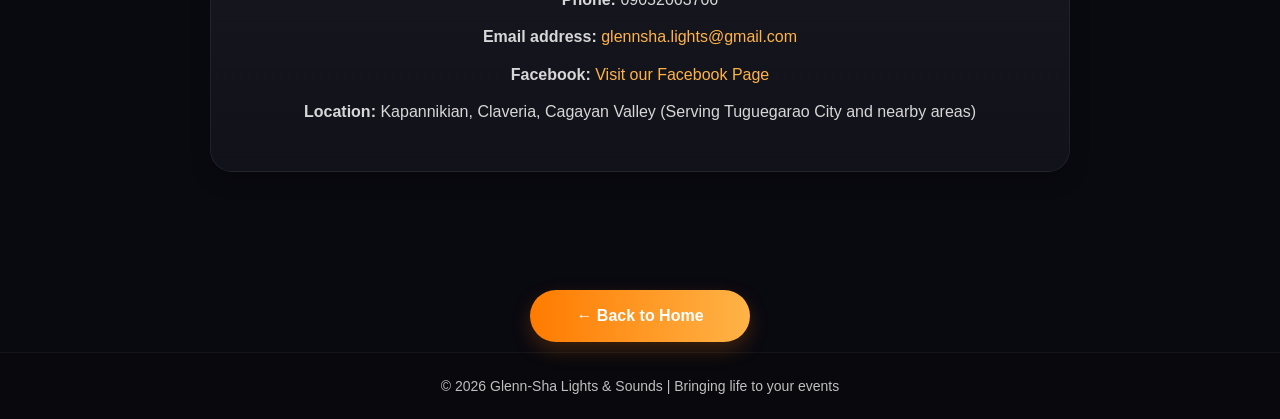
==== commit 3ede9f0c: "Update index.html" ====
--- a/index.html
+++ b/index.html
@@ -502,42 +502,6 @@
       color: #d0d0d0;
     }
 
-    .inner-event-list {
-      display: grid;
-      gap: 10px;
-      margin-top: 16px;
-    }
-
-    .inner-event-item {
-      display: block;
-      text-decoration: none;
-      color: inherit;
-      background: rgba(255, 255, 255, 0.05);
-      border: 1px solid rgba(255, 255, 255, 0.06);
-      border-radius: 14px;
-      padding: 12px 14px;
-      transition: 0.3s ease;
-    }
-
-    .inner-event-item:hover {
-      background: rgba(255, 255, 255, 0.08);
-      border-color: rgba(255, 179, 71, 0.16);
-    }
-
-    .inner-event-item strong {
-      display: block;
-      font-size: 14px;
-      color: #ffffff;
-      margin-bottom: 4px;
-    }
-
-    .inner-event-item span {
-      display: block;
-      font-size: 13px;
-      color: #cfcfcf;
-      line-height: 1.5;
-    }
-
     /* ABOUT + CONTACT */
     .info-box {
       max-width: 860px;
@@ -881,74 +845,35 @@
       </p>
 
       <div class="portfolio-grid">
-        <div class="portfolio-card">
-          <img src="event2.jpg" alt="Wedding Events by Glenn-Sha Lights and Sounds">
-          <div class="portfolio-content">
-            <h3>Wedding Events</h3>
-            <p>Elegant wedding celebrations and audio setups we have handled.</p>
-
-            <div class="inner-event-list">
-              <a href="wedding-event-1.html" class="inner-event-item">
-                <strong>Wedding Reception</strong>
-                <span>Kester & Armeeh wedding celebration setup.</span>
-              </a>
-              <a href="wedding-event-2.html" class="inner-event-item">
-                <strong>Garden Wedding</strong>
-                <span>Outdoor wedding reception with organized sound support.</span>
-              </a>
-              <a href="wedding-event-3.html" class="inner-event-item">
-                <strong>Indoor Wedding Program</strong>
-                <span>Clear and dependable setup for a memorable ceremony.</span>
-              </a>
+        <a href="wedding-gallery.html">
+          <div class="portfolio-card">
+            <img src="event2.jpg" alt="Wedding Events by Glenn-Sha Lights and Sounds">
+            <div class="portfolio-content">
+              <h3>Wedding Events</h3>
+              <p>View all wedding events and actual setups.</p>
             </div>
           </div>
-        </div>
-
-        <div class="portfolio-card">
-          <img src="event3.jpg" alt="School Events by Glenn-Sha Lights and Sounds">
-          <div class="portfolio-content">
-            <h3>School Events</h3>
-            <p>Recognition, graduation, and moving-up ceremonies we have supported.</p>
-
-            <div class="inner-event-list">
-              <a href="school-event-1.html" class="inner-event-item">
-                <strong>Recognition Day</strong>
-                <span>Cagayan High School recognition program setup.</span>
-              </a>
-              <a href="school-event-2.html" class="inner-event-item">
-                <strong>Graduation Ceremony</strong>
-                <span>Cagayan University graduation event audio support.</span>
-              </a>
-              <a href="school-event-3.html" class="inner-event-item">
-                <strong>Moving Up Ceremony</strong>
-                <span>Grade 12 moving-up ceremony for a school celebration.</span>
-              </a>
+        </a>
+
+        <a href="school-gallery.html">
+          <div class="portfolio-card">
+            <img src="event3.jpg" alt="School Events by Glenn-Sha Lights and Sounds">
+            <div class="portfolio-content">
+              <h3>School Events</h3>
+              <p>View all school activities and programs.</p>
             </div>
           </div>
-        </div>
-
-        <div class="portfolio-card">
-          <img src="event4.jpg" alt="Community Events by Glenn-Sha Lights and Sounds">
-          <div class="portfolio-content">
-            <h3>Community Events</h3>
-            <p>Local gatherings, barangay programs, and community celebrations.</p>
-
-            <div class="inner-event-list">
-              <a href="community-event-1.html" class="inner-event-item">
-                <strong>Barangay Fiesta</strong>
-                <span>Professional sound setup for a lively community celebration.</span>
-              </a>
-              <a href="community-event-2.html" class="inner-event-item">
-                <strong>Community Night Program</strong>
-                <span>Audio support for local evening activities and presentations.</span>
-              </a>
-              <a href="community-event-3.html" class="inner-event-item">
-                <strong>Thanksgiving Event</strong>
-                <span>Reliable setup for community thanksgiving and special gatherings.</span>
-              </a>
+        </a>
+
+        <a href="community-gallery.html">
+          <div class="portfolio-card">
+            <img src="event4.jpg" alt="Community Events by Glenn-Sha Lights and Sounds">
+            <div class="portfolio-content">
+              <h3>Community Events</h3>
+              <p>View all community gatherings and celebrations.</p>
             </div>
           </div>
-        </div>
+        </a>
       </div>
     </div>
   </section>
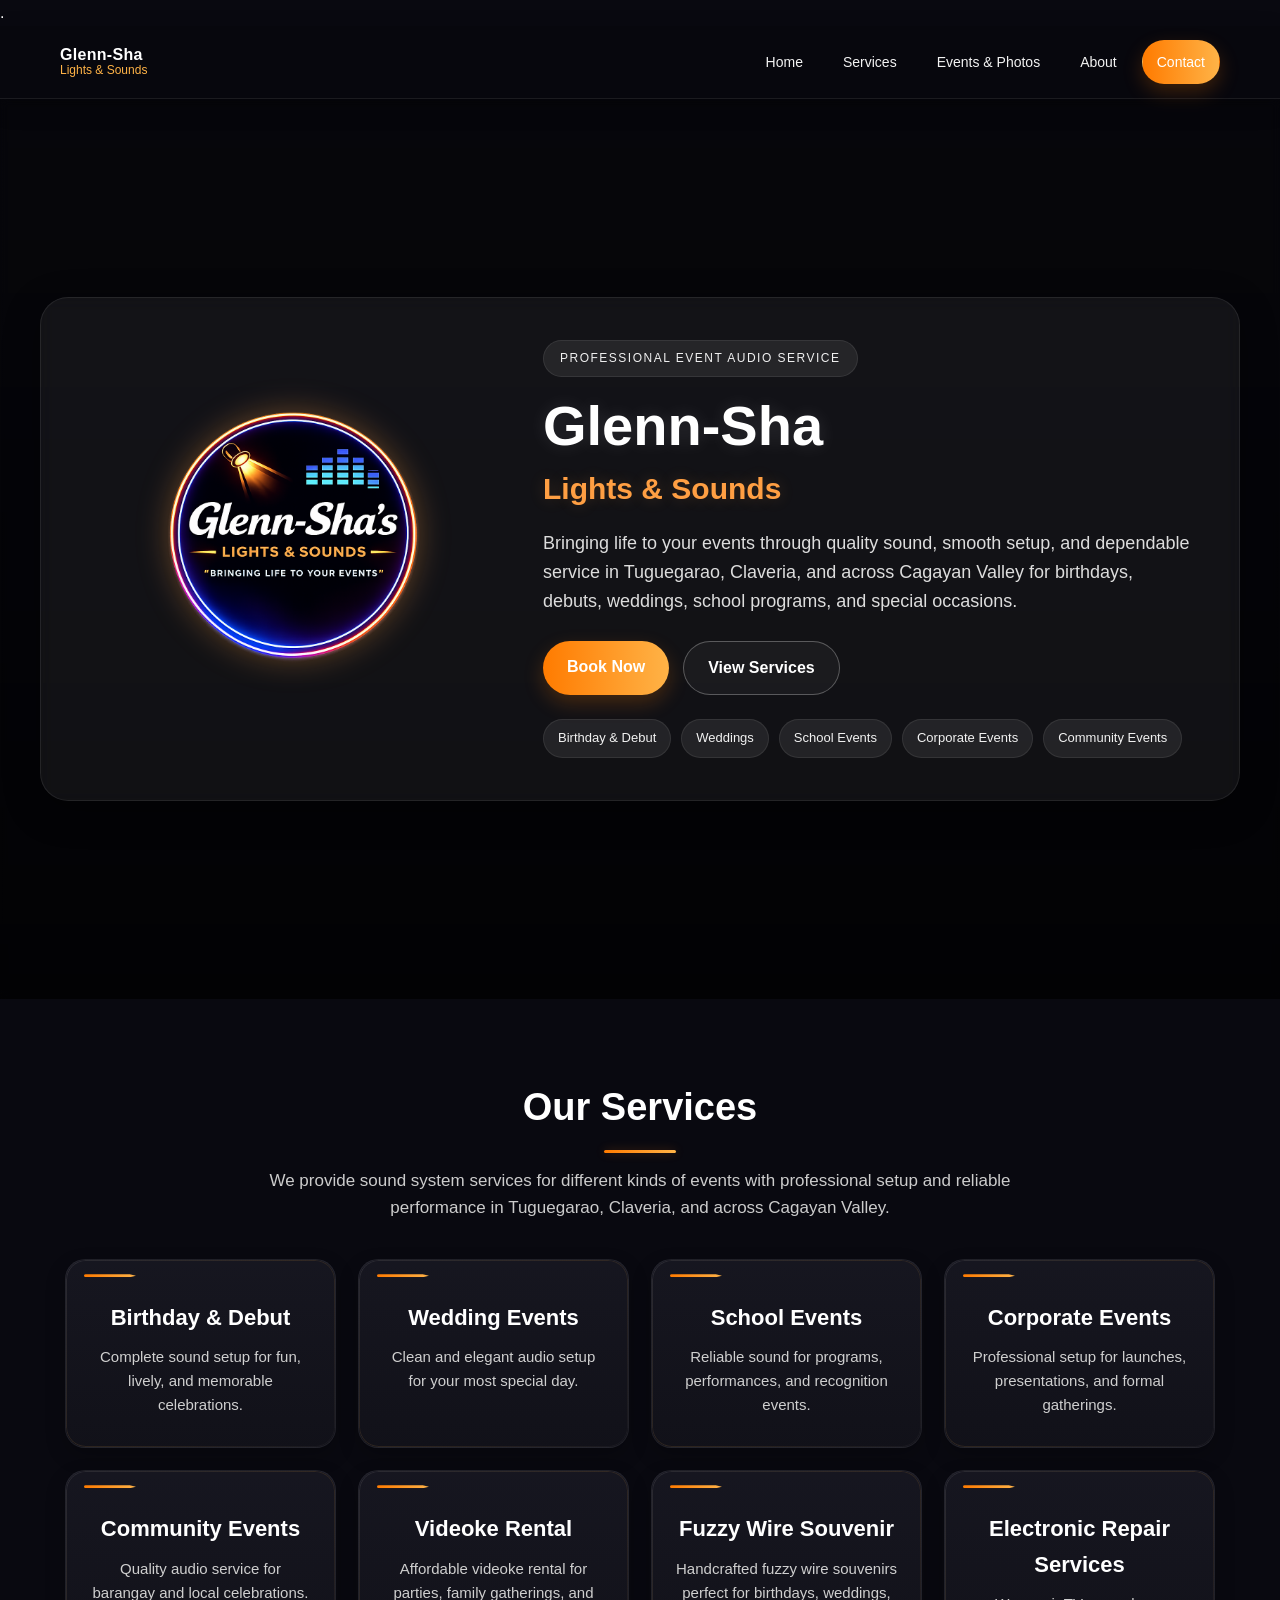
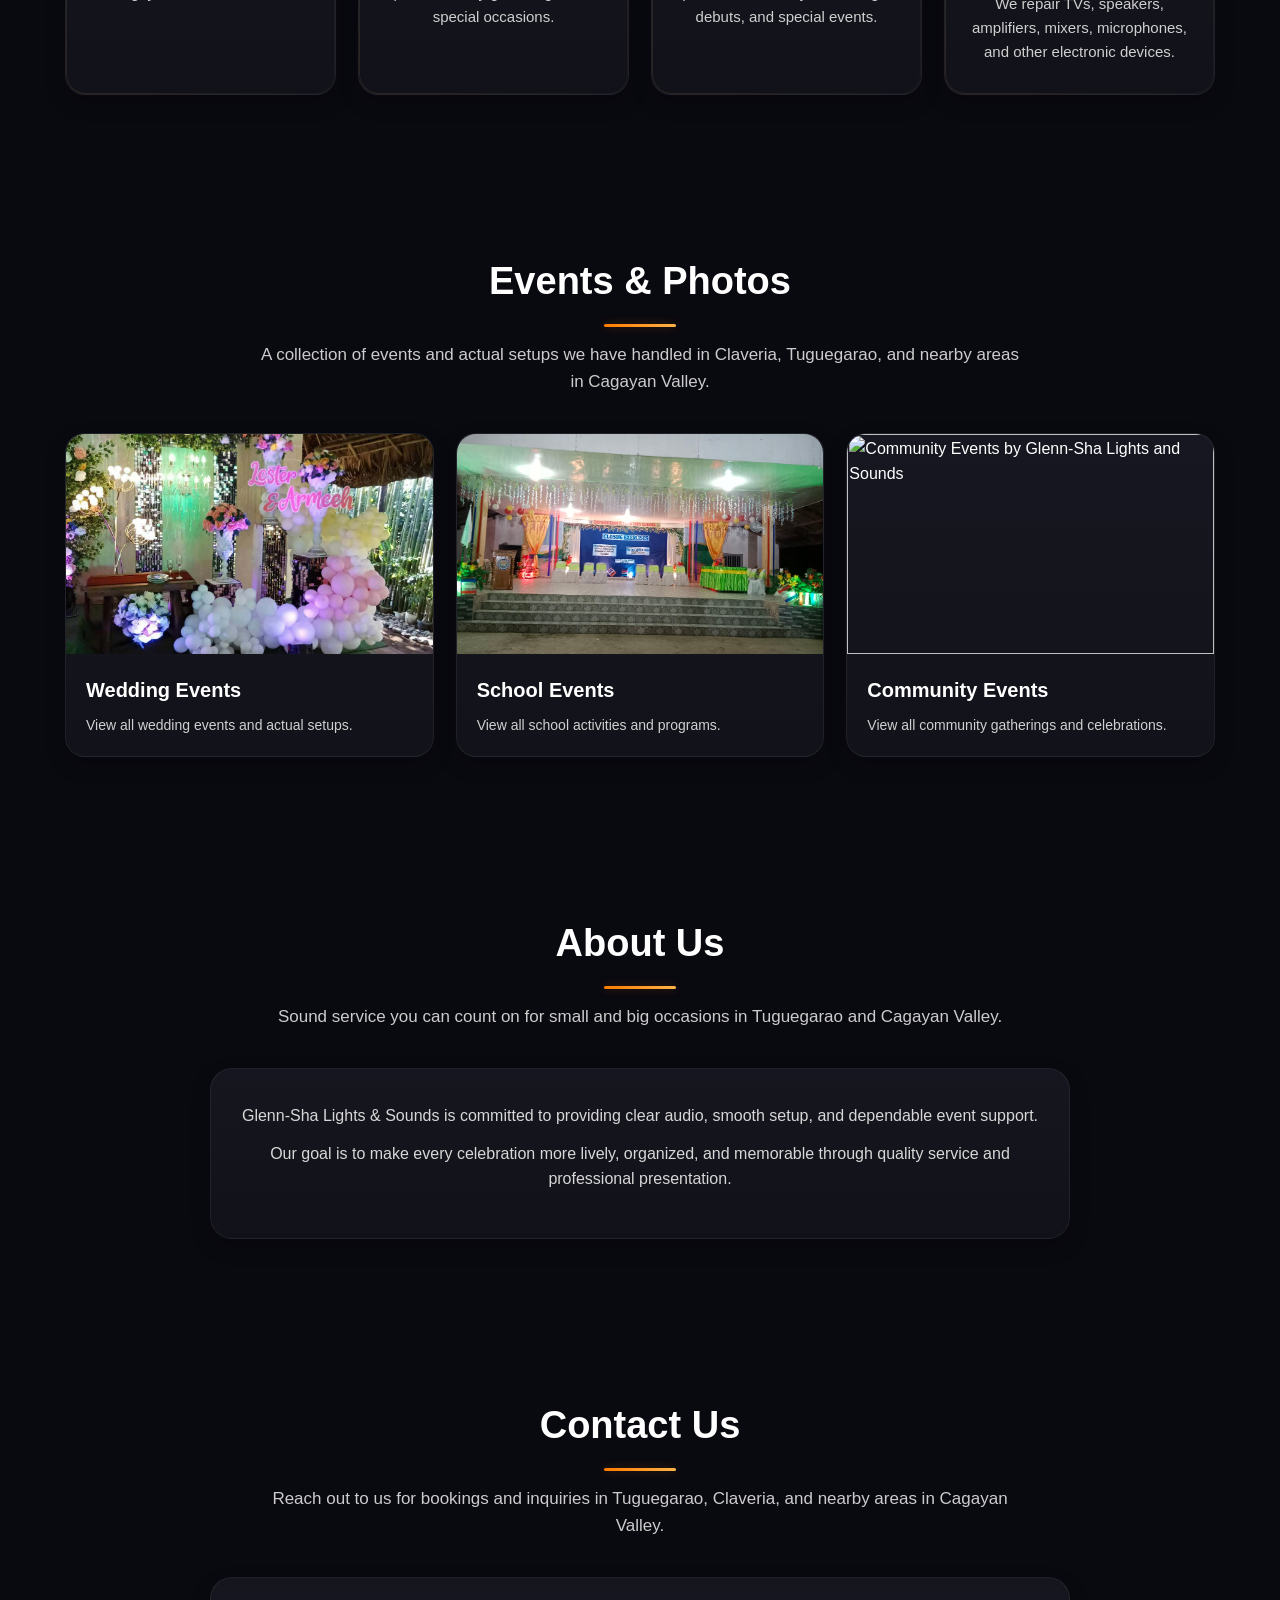
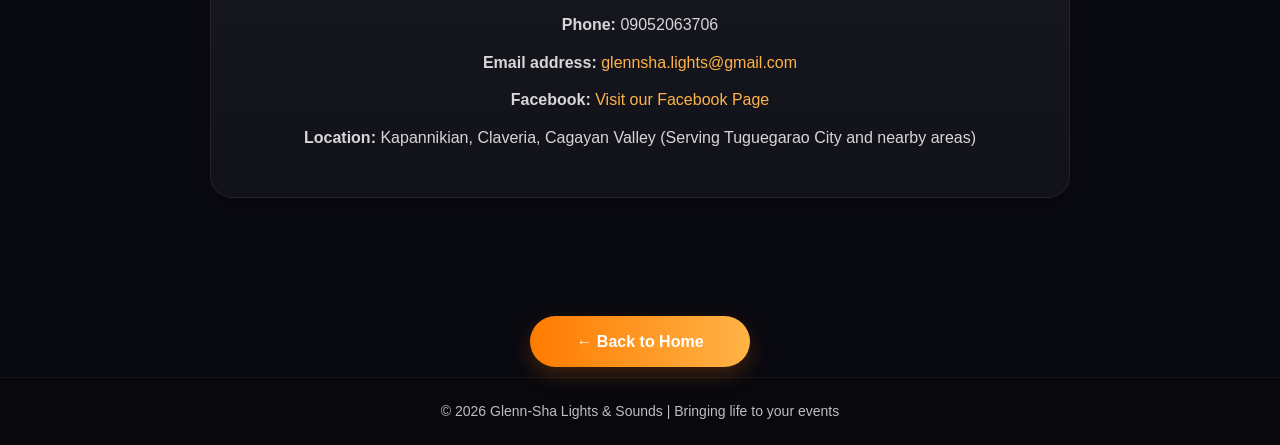
==== commit 4a5d0e54: "Update index.html" ====
--- a/index.html
+++ b/index.html
@@ -1,4 +1,4 @@
-<!DOCTYPE html>
+.<!DOCTYPE html>
 <html lang="en">
 <head>
   <meta charset="UTF-8" />
@@ -815,25 +815,32 @@
           </div>
         </a>
 
-        <div class="service-card">
-          <div class="top-line"></div>
-          <h3>Videoke Rental</h3>
-          <p>Affordable videoke rental for parties, family gatherings, and special occasions.</p>
-        </div>
-
-        <div class="service-card">
-          <div class="top-line"></div>
-          <h3>Fuzzy Wire Souvenir</h3>
-          <p>Handcrafted fuzzy wire souvenirs perfect for birthdays, weddings, debuts, and special events.</p>
-        </div>
-
-        <div class="service-card">
-          <div class="top-line"></div>
-          <h3>Electronic Repair Services</h3>
-          <p>We repair TVs, speakers, amplifiers, mixers, microphones, and other electronic devices.</p>
-        </div>
-      </div>
-    </div>
+         <a href="./videoke-rental.html" class="service-link" onclick="window.location.href='./videoke-rental.html'">
+  <div class="service-card">
+    <div class="top-line"></div>
+    <h3>Videoke Rental</h3>
+    <p>Affordable videoke rental for parties, family gatherings, and special occasions.</p>
+  </div>
+</a>
+
+<a href="./fuzzy-wire-souvenir.html" class="service-link" onclick="window.location.href='./fuzzy-wire-souvenir.html'">
+  <div class="service-card">
+    <div class="top-line"></div>
+    <h3>Fuzzy Wire Souvenir</h3>
+    <p>Handcrafted fuzzy wire souvenirs perfect for birthdays, weddings, debuts, and special events.</p>
+  </div>
+</a>
+
+<a href="./electronic-repair-services.html" class="service-link" onclick="window.location.href='./electronic-repair-services.html'">
+  <div class="service-card">
+    <div class="top-line"></div>
+    <h3>Electronic Repair Services</h3>
+    <p>We repair TVs, speakers, amplifiers, mixers, microphones, and other electronic devices.</p>
+  </div> 
+  </a>
+
+</div> 
+</div>   
   </section>
 
   <section id="portfolio">
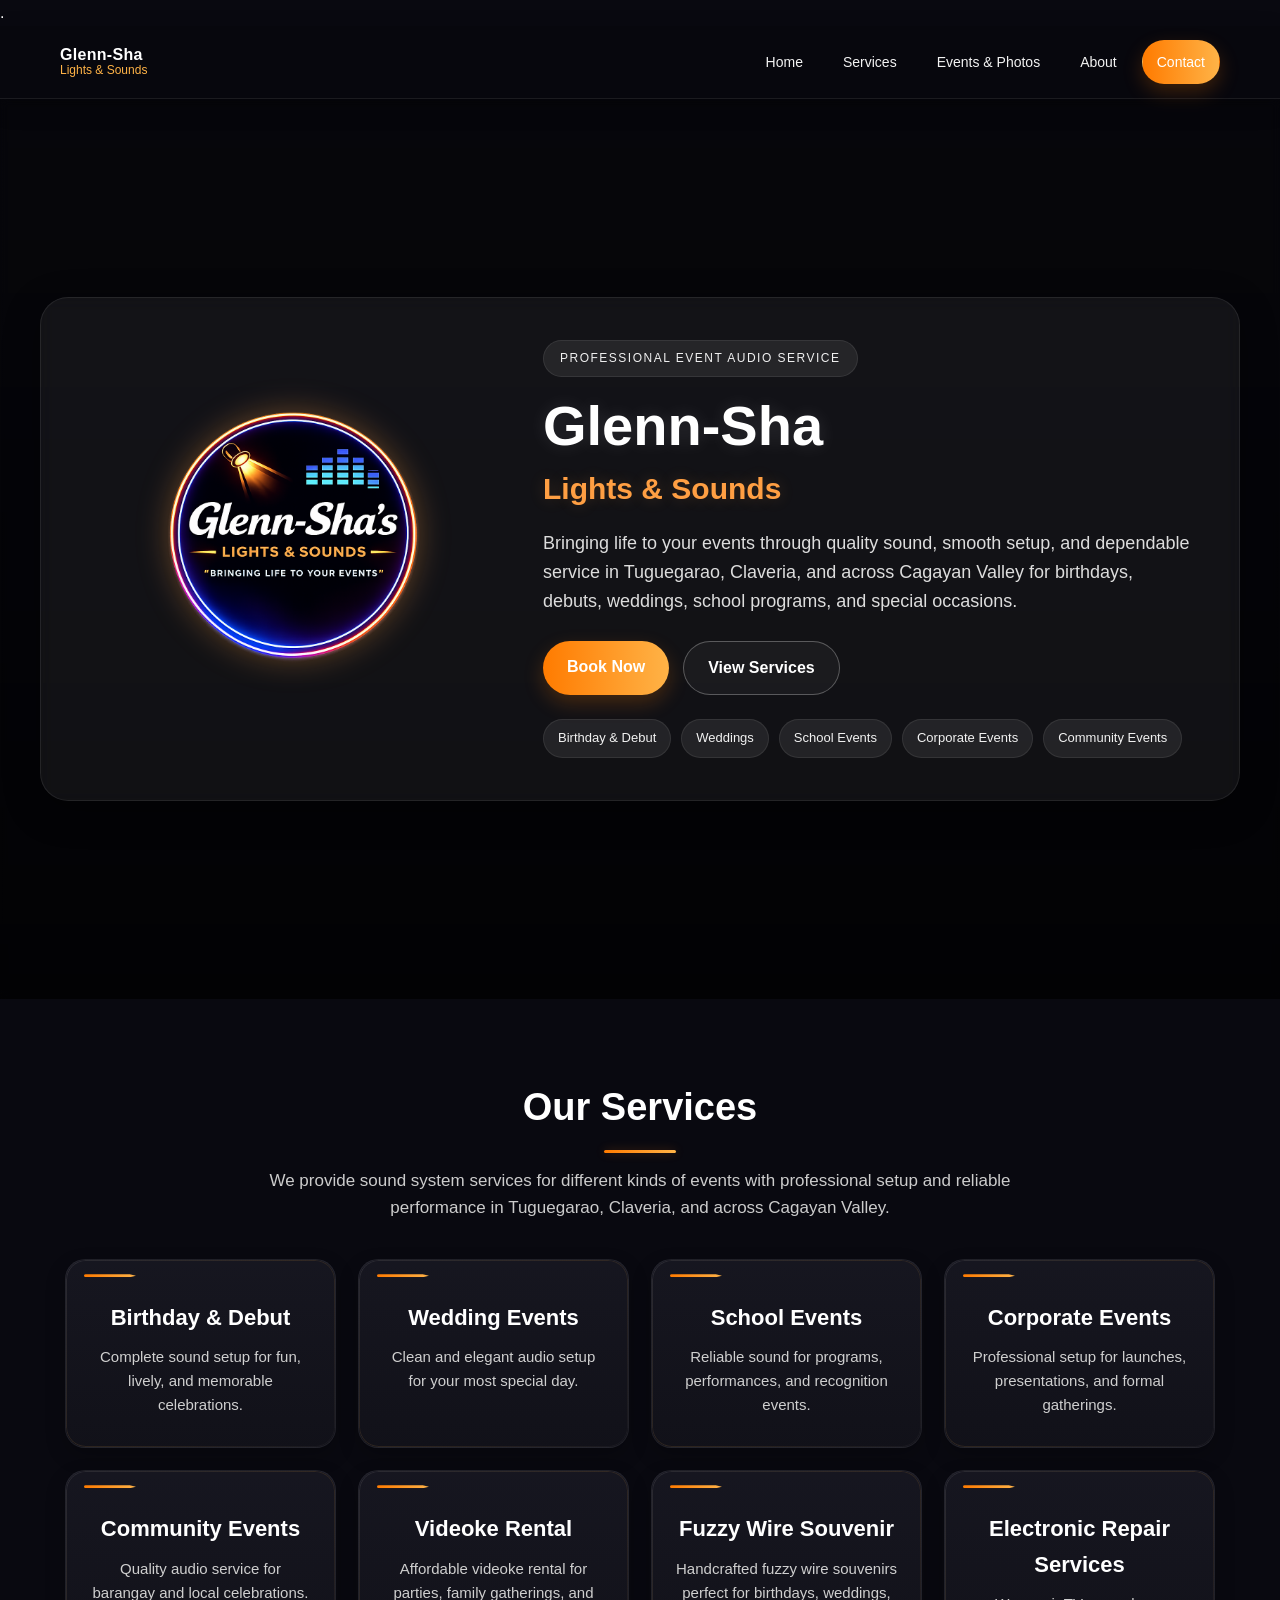
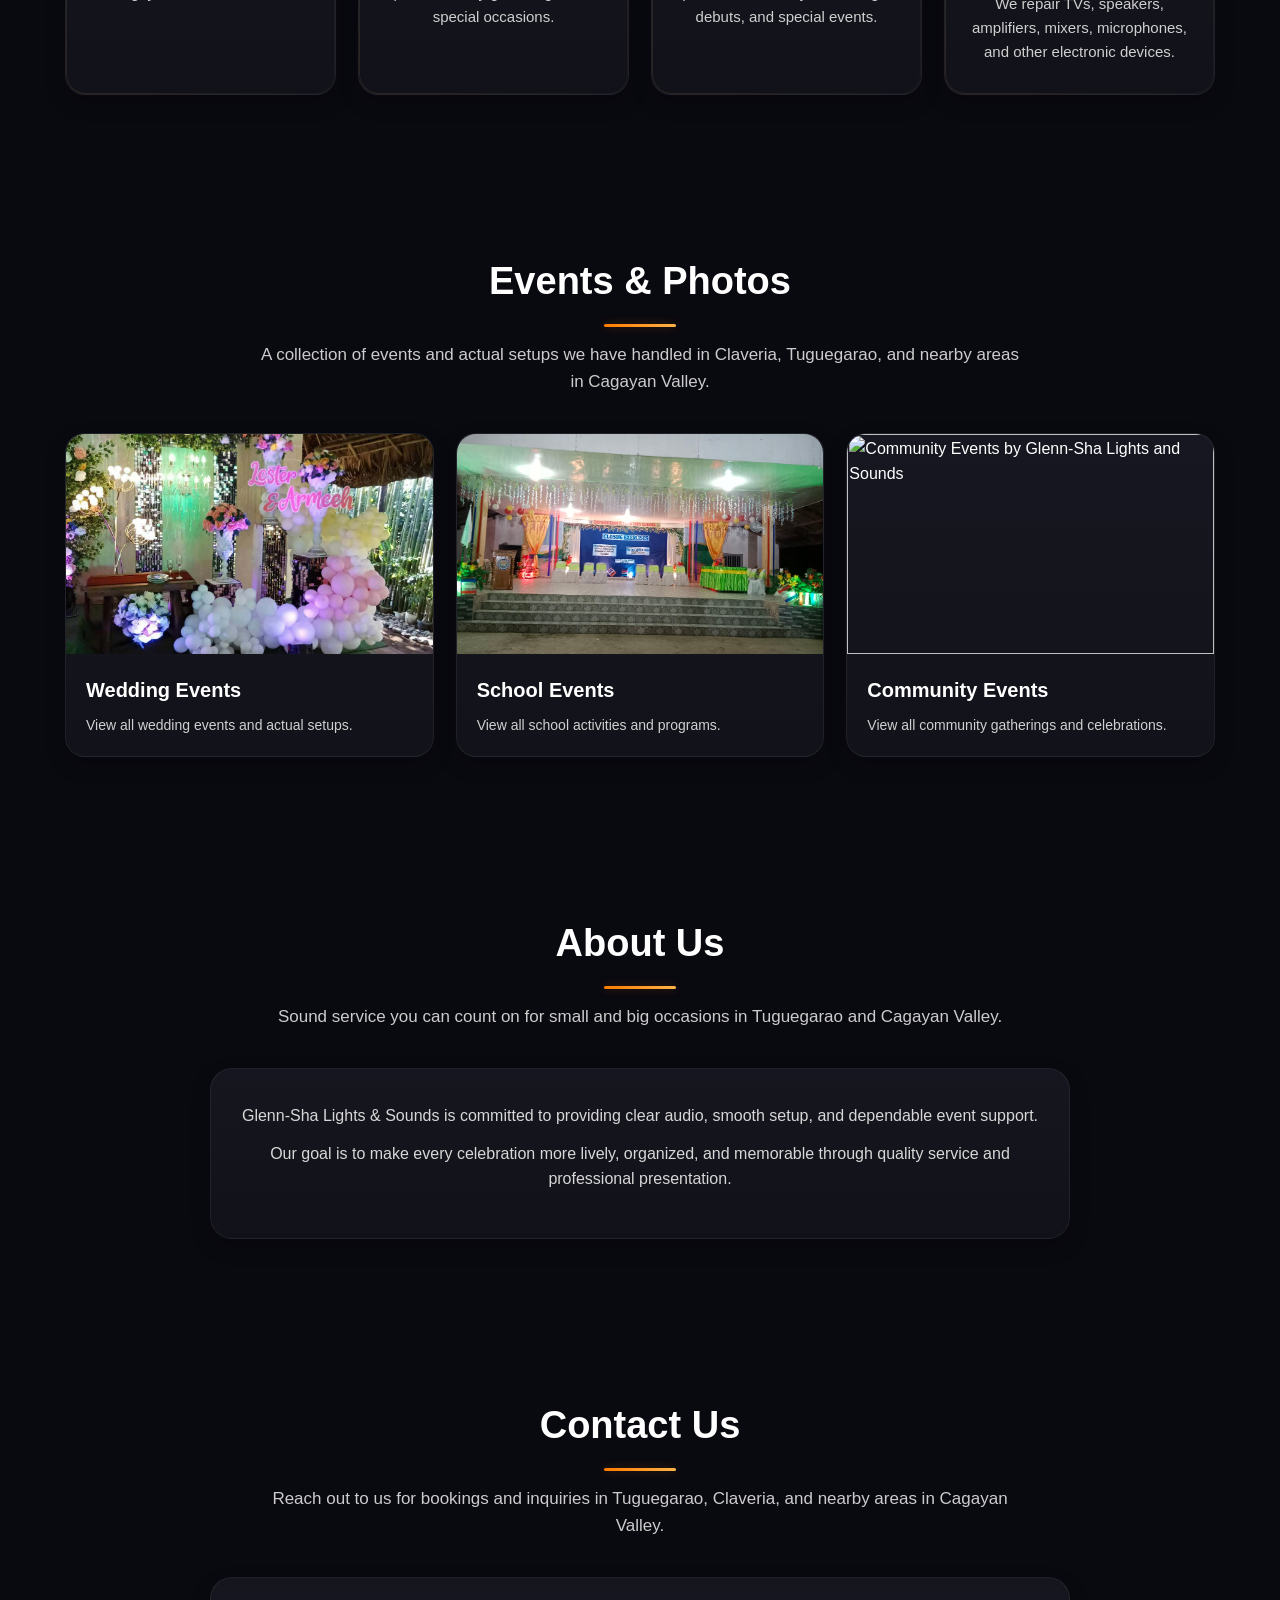
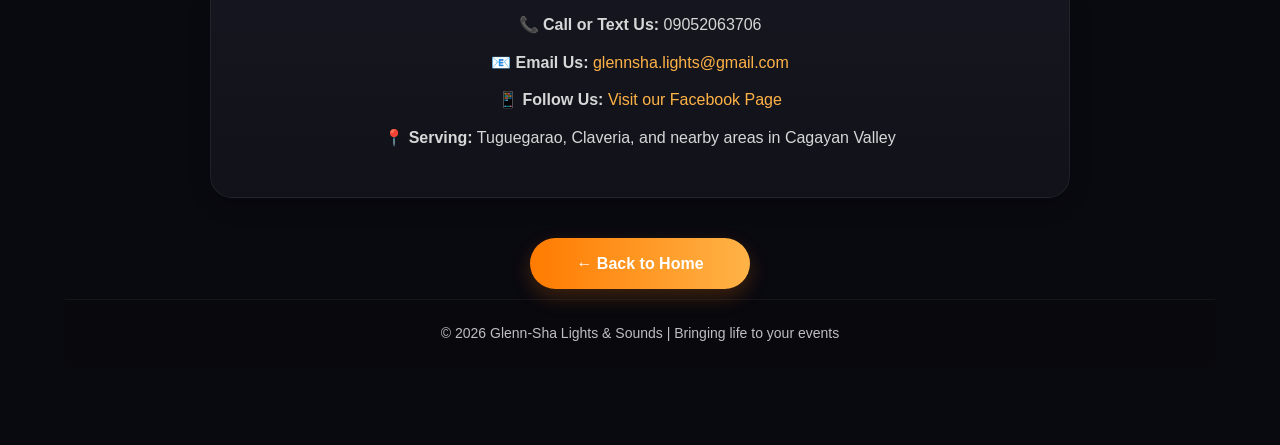
==== commit ede780c5: "Update index.html" ====
--- a/index.html
+++ b/index.html
@@ -913,13 +913,24 @@
       </p>
 
       <div class="info-box contact-lines">
-        <p><strong>Phone:</strong> 09052063706</p>
-        <p><strong>Email address:</strong> <a href="mailto:glennsha.lights@gmail.com">glennsha.lights@gmail.com</a></p>
-        <p><strong>Facebook:</strong> <a href="https://www.facebook.com/share/1AFpgwCBfH/" target="_blank">Visit our Facebook Page</a></p>
-        <p><strong>Location:</strong> Kapannikian, Claveria, Cagayan Valley (Serving Tuguegarao City and nearby areas)</p>
-      </div>
-    </div>
-  </section>
+  <p><strong>📞 Call or Text Us:</strong> 
+    <a href="tel:09052063706" style="color: inherit;">09052063706</a>
+  </p>
+
+  <p><strong>📧 Email Us:</strong> 
+    <a href="mailto:glennsha.lights@gmail.com">glennsha.lights@gmail.com</a>
+  </p>
+
+  <p><strong>📱 Follow Us:</strong> 
+    <a href="https://www.facebook.com/share/1AFpgwCBfH/" target="_blank">
+      Visit our Facebook Page
+    </a>
+  </p>
+
+  <p><strong>📍 Serving:</strong> 
+    Tuguegarao, Claveria, and nearby areas in Cagayan Valley
+  </p>
+</div>
 
   <div class="back-home-wrapper">
     <a href="#home" class="back-home-btn">← Back to Home</a>
